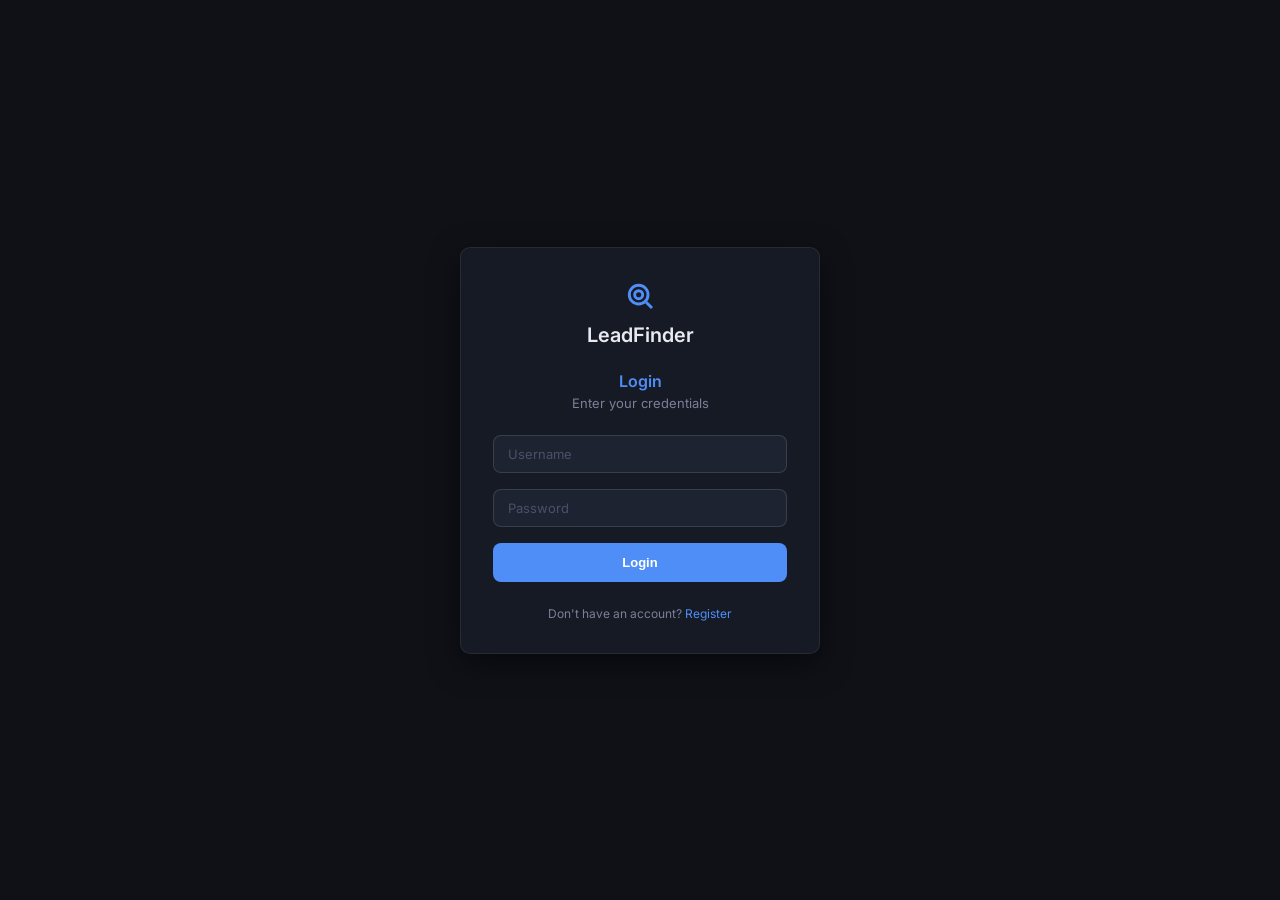
==== frontend/index.html @ 1c2b47ed "hoàn thiện crawl lead" ====
<!DOCTYPE html>
<html lang="en">
<head>
  <meta charset="UTF-8">
  <meta name="viewport" content="width=device-width, initial-scale=1.0">
  <title>LeadFinder</title>
  <link rel="preconnect" href="https://fonts.googleapis.com">
  <link href="https://fonts.googleapis.com/css2?family=Inter:wght@400;500;600&display=swap" rel="stylesheet">
  <link rel="stylesheet" href="style.css">
</head>
<body>


<div class="topbar">
  <div class="logo">
    <svg viewBox="0 0 24 24" fill="none" stroke="currentColor" stroke-width="2.2"><circle cx="11" cy="11" r="7"/><path d="m21 21-4.35-4.35"/><circle cx="11" cy="11" r="3"/></svg>
    LeadFinder
  </div>
  <div class="topbar-mid">
    <div class="search-wrap">
      <svg viewBox="0 0 24 24" fill="none" stroke="currentColor" stroke-width="2"><circle cx="11" cy="11" r="8"/><path d="m21 21-4.35-4.35"/></svg>
      <input type="text" placeholder="Search leads…" id="globalSearch" oninput="onSearch(this.value)">
    </div>
  </div>
  <div class="topbar-right">
    <div class="backend-dot" id="backendDot"></div>
    <span class="backend-label" id="backendLabel">Connecting…</span>
    <button class="btn btn-ghost" onclick="logout()" id="logoutBtn" style="display:none; padding: 4px 8px; margin-right: 8px;">Logout</button>
    <div class="avatar" id="userAvatar">LF</div>
  </div>
</div>

<div class="layout">
  <div class="sidebar">
    <div class="nav-section">Main</div>
    <div class="nav-item active" onclick="showPage('dashboard')">
      <svg viewBox="0 0 24 24" fill="none" stroke="currentColor" stroke-width="2"><rect x="3" y="3" width="7" height="7" rx="1"/><rect x="14" y="3" width="7" height="7" rx="1"/><rect x="3" y="14" width="7" height="7" rx="1"/><rect x="14" y="14" width="7" height="7" rx="1"/></svg>
      Dashboard
    </div>
    <div class="nav-item" onclick="showPage('leads')">
      <svg viewBox="0 0 24 24" fill="none" stroke="currentColor" stroke-width="2"><path d="M17 21v-2a4 4 0 0 0-4-4H5a4 4 0 0 0-4 4v2"/><circle cx="9" cy="7" r="4"/><path d="M23 21v-2a4 4 0 0 0-3-3.87"/><path d="M16 3.13a4 4 0 0 1 0 7.75"/></svg>
      All Leads
      <span class="nav-count" id="navCount">0</span>
    </div>
    <div class="nav-item" onclick="showPage('facebook')">
      <svg viewBox="0 0 24 24" fill="none" stroke="currentColor" stroke-width="2"><path d="M18 2h-3a5 5 0 0 0-5 5v3H7v4h3v8h4v-8h3l1-4h-4V7a1 1 0 0 1 1-1h3z"></path></svg>
      Facebook Posts
      <span class="nav-count" id="navCountFb" style="background:#00A4FF">0</span>
    </div>
    <div class="nav-section">Actions</div>
    <div class="nav-item" onclick="exportCSV()">
      <svg viewBox="0 0 24 24" fill="none" stroke="currentColor" stroke-width="2"><path d="M21 15v4a2 2 0 0 1-2 2H5a2 2 0 0 1-2-2v-4"/><polyline points="7 10 12 15 17 10"/><line x1="12" y1="15" x2="12" y2="3"/></svg>
      Export CSV
    </div>
    <div class="nav-item" onclick="showPage('import')">
      <svg viewBox="0 0 24 24" fill="none" stroke="currentColor" stroke-width="2"><path d="M21 15v4a2 2 0 0 1-2 2H5a2 2 0 0 1-2-2v-4"/><polyline points="17 8 12 3 7 8"/><line x1="12" y1="3" x2="12" y2="15"/></svg>
      Import JSON
    </div>
    <div class="nav-section">System</div>
    <div class="nav-item" onclick="showPage('dupes')">
      <svg viewBox="0 0 24 24" fill="none" stroke="currentColor" stroke-width="2"><rect x="8" y="8" width="13" height="13" rx="2"/><path d="M4 16v-1a2 2 0 0 1 2-2h1"/><path d="M4 12V5a2 2 0 0 1 2-2h7"/></svg>
      Duplicates
    </div>
    <div class="nav-item" onclick="showPage('settings')">
      <svg viewBox="0 0 24 24" fill="none" stroke="currentColor" stroke-width="2"><circle cx="12" cy="12" r="3"/><path d="M19.07 4.93l-1.41 1.41M4.93 4.93l1.41 1.41M12 2v2M12 20v2M20 12h2M2 12h2M19.07 19.07l-1.41-1.41M4.93 19.07l1.41-1.41"/></svg>
      Settings
    </div>
  </div>

  <div class="main">

    <!-- DASHBOARD -->
    <div class="page active" id="page-dashboard">
      <div class="stats-row" id="statsRow">
        <div class="stat-card">
          <div class="stat-label"><svg viewBox="0 0 24 24" fill="none" stroke="currentColor" stroke-width="2"><path d="M17 21v-2a4 4 0 0 0-4-4H5a4 4 0 0 0-4 4v2"/><circle cx="9" cy="7" r="4"/></svg> Total Leads</div>
          <div class="stat-value" id="statTotal">—</div>
          <div class="stat-sub">All time</div>
        </div>
        <div class="stat-card">
          <div class="stat-label"><svg viewBox="0 0 24 24" fill="none" stroke="currentColor" stroke-width="2"><polyline points="20 6 9 17 4 12"/></svg> Verified</div>
          <div class="stat-value" id="statVerified" style="color:var(--green)">—</div>
          <div class="stat-sub" id="statVerRate">—</div>
        </div>
        <div class="stat-card">
          <div class="stat-label"><svg viewBox="0 0 24 24" fill="none" stroke="currentColor" stroke-width="2"><rect x="8" y="8" width="13" height="13" rx="2"/><path d="M4 16v-1a2 2 0 0 1 2-2h1"/><path d="M4 12V5a2 2 0 0 1 2-2h7"/></svg> Duplicates</div>
          <div class="stat-value" id="statDupes" style="color:var(--amber)">—</div>
          <div class="stat-sub">Auto-detected</div>
        </div>
        <div class="stat-card">
          <div class="stat-label"><svg viewBox="0 0 24 24" fill="none" stroke="currentColor" stroke-width="2"><circle cx="11" cy="11" r="8"/><path d="m21 21-4.35-4.35"/></svg> New</div>
          <div class="stat-value" id="statNew" style="color:var(--accent)">—</div>
          <div class="stat-sub">Pending review</div>
        </div>
      </div>

      <div class="toolbar">
        <span style="font-size:13px;font-weight:500">Recent Leads</span>
        <div style="flex:1"></div>
        <button class="btn btn-danger btn-bulk-delete" onclick="bulkDelete()" style="display:none;">
          <svg viewBox="0 0 24 24" fill="none" stroke="currentColor" stroke-width="2" style="width:14px;height:14px"><polyline points="3 6 5 6 21 6"/><path d="M19 6l-1 14a2 2 0 0 1-2 2H8a2 2 0 0 1-2-2L5 6"/><path d="M10 11v6M14 11v6"/></svg>
          Xóa <span class="bulk-count">0</span> đã chọn
        </button>
        <button class="btn btn-success" onclick="exportCSV()">
          <svg viewBox="0 0 24 24" fill="none" stroke="currentColor" stroke-width="2" style="width:14px;height:14px"><path d="M21 15v4a2 2 0 0 1-2 2H5a2 2 0 0 1-2-2v-4"/><polyline points="7 10 12 15 17 10"/><line x1="12" y1="15" x2="12" y2="3"/></svg>
          Export CSV
        </button>
        <button class="btn btn-danger" onclick="clearAll()">
          <svg viewBox="0 0 24 24" fill="none" stroke="currentColor" stroke-width="2" style="width:14px;height:14px"><polyline points="3 6 5 6 21 6"/><path d="M19 6l-1 14a2 2 0 0 1-2 2H8a2 2 0 0 1-2-2L5 6"/><path d="M10 11v6M14 11v6"/></svg>
          Clear all
        </button>
      </div>

      <div class="table-wrap">
        <div class="table-scroll">
          <table>
            <thead><tr>
              <th style="width:30px"><input type="checkbox" class="select-all" onchange="toggleSelectAll(this, 'dashTable')"></th>
              <th>Name</th><th>Position</th><th>Company</th><th>Location</th><th>Email</th><th>Status</th><th>Actions</th>
            </tr></thead>
            <tbody id="dashTable"></tbody>
          </table>
        </div>
      </div>
    </div>

    <!-- ALL LEADS -->
    <div class="page" id="page-leads">
      <div class="toolbar">
        <span style="font-size:13px;font-weight:500">All Leads</span>
        <div class="toolbar-left">
          <select class="filter-select" id="filterStatus" onchange="renderLeadsPage()">
            <option value="">All statuses</option>
            <option value="new">New</option>
            <option value="verified">Verified</option>
            <option value="duplicate">Duplicate</option>
          </select>
        </div>
        <button class="btn btn-danger btn-bulk-delete" onclick="bulkDelete()" style="display:none; margin-right: 8px;">
          Xóa <span class="bulk-count">0</span> đã chọn
        </button>
        <button class="btn btn-success" onclick="exportCSV()">⬇ Export CSV</button>
      </div>
      <div class="table-wrap">
        <div class="table-scroll">
          <table>
            <thead><tr>
              <th style="width:30px"><input type="checkbox" class="select-all" onchange="toggleSelectAll(this, 'leadsTable')"></th>
              <th>Name</th><th>Position</th><th>Company</th><th>Email</th><th>LinkedIn</th><th>Status</th><th>Date</th><th>Crawled By</th><th>Actions</th>
            </tr></thead>
            <tbody id="leadsTable"></tbody>
          </table>
        </div>
      </div>
    </div>

    <!-- FACEBOOK POSTS -->
    <div class="page" id="page-facebook">
      <div class="toolbar">
        <span style="font-size:13px;font-weight:500">Facebook Posts</span>
        <div style="flex:1"></div>
        <button class="btn btn-danger btn-bulk-delete-fb" onclick="bulkDeleteFb()" style="display:none; margin-right: 8px;">
          Xóa <span class="bulk-count-fb">0</span> đã chọn
        </button>
        <button class="btn btn-danger" onclick="clearAllFb()">Clear all FB</button>
      </div>
      <div class="table-wrap">
        <div class="table-scroll">
          <table>
            <thead><tr>
              <th style="width:30px"><input type="checkbox" class="select-all" onchange="toggleSelectAllFb(this)"></th>
              <th style="width:15%">Author</th><th style="width:15%">Group</th><th style="width:30%">Content Snippet</th><th style="width:10%">Link</th><th style="width:10%">Date</th><th style="width:10%">Crawled By</th><th style="width:10%">Actions</th>
            </tr></thead>
            <tbody id="facebookTable"></tbody>
          </table>
        </div>
      </div>
    </div>

    <!-- IMPORT -->
    <div class="page" id="page-import">
      <span style="font-size:13px;font-weight:500">Import Leads</span>
      <div class="import-box">
        <p>Paste JSON array of leads, or use the Chrome extension to crawl LinkedIn directly.</p>
        <textarea id="importJson" placeholder='[{"name":"John Doe","title":"CEO","company":"Acme","email":"john@acme.com","linkedin_url":"https://linkedin.com/in/johndoe"}]'></textarea>
        <div style="margin-top:12px;display:flex;gap:8px;justify-content:center">
          <button class="btn btn-primary" onclick="importJSON()">⬆ Import JSON</button>
          <button class="btn" onclick="document.getElementById('importJson').value=''">Clear</button>
        </div>
      </div>
    </div>

    <!-- DUPLICATES -->
    <div class="page" id="page-dupes">
      <div class="toolbar">
        <span style="font-size:13px;font-weight:500">Duplicates</span>
        <div style="flex:1"></div>
        <span style="font-size:11px;color:var(--muted)">Leads with same email or LinkedIn URL</span>
      </div>
      <div class="table-wrap">
        <div class="table-scroll">
          <table>
            <thead><tr>
              <th>Name</th><th>Company</th><th>Email</th><th>LinkedIn URL</th><th>Actions</th>
            </tr></thead>
            <tbody id="dupesTable"></tbody>
          </table>
        </div>
      </div>
    </div>

    <!-- SETTINGS -->
    <div class="page" id="page-settings">
      <span style="font-size:13px;font-weight:500">Settings</span>
      <div class="settings-card">

        <div class="settings-row">
          <div><div class="settings-label">Auto-refresh</div><div class="settings-sub">Refresh data every N seconds (0 = off)</div></div>
          <input class="settings-input" id="settingRefresh" type="number" value="5" min="0" onchange="saveSettings()">
        </div>
        <div class="settings-row">
          <div><div class="settings-label">Backend status</div></div>
          <span id="settingStatus" style="font-size:12px;color:var(--muted)">Checking…</span>
        </div>
      </div>
    </div>

  </div>
</div>

<div id="toast"></div>

<script src="auth.js"></script>
<script src="script.js"></script>
</body>
</html>
---- frontend/style.css ----
*,
*::before,
*::after {
  box-sizing: border-box;
  margin: 0;
  padding: 0;
}

:root {
  --bg: #0f1117;
  --bg2: #161a24;
  --bg3: #1e2332;
  --border: rgba(255, 255, 255, 0.07);
  --border2: rgba(255, 255, 255, 0.12);
  --text: #e8eaf0;
  --muted: #7a8099;
  --muted2: #4a5068;
  --accent: #4f8ef7;
  --accent2: #2dd4bf;
  --green: #22c55e;
  --amber: #f59e0b;
  --red: #ef4444;
  --radius: 10px;
  --radius-sm: 7px;
}

body {
  background: var(--bg);
  color: var(--text);
  font-family: 'Inter', sans-serif;
  font-size: 13px;
  min-height: 100vh;
  display: flex;
  flex-direction: column;
}

/* Topbar */
.topbar {
  height: 52px;
  background: var(--bg2);
  border-bottom: 0.5px solid var(--border2);
  display: flex;
  align-items: center;
  padding: 0 24px;
  gap: 16px;
  position: sticky;
  top: 0;
  z-index: 100;
}

.logo {
  display: flex;
  align-items: center;
  gap: 8px;
  font-size: 15px;
  font-weight: 600;
  color: var(--accent);
  letter-spacing: -0.3px;
}

.logo svg {
  width: 20px;
  height: 20px;
}

.topbar-mid {
  flex: 1;
  display: flex;
  align-items: center;
  gap: 10px;
}

.search-wrap {
  background: var(--bg3);
  border: 0.5px solid var(--border2);
  border-radius: 8px;
  display: flex;
  align-items: center;
  gap: 8px;
  padding: 0 12px;
  max-width: 320px;
  width: 100%;
}

.search-wrap input {
  background: none;
  border: none;
  outline: none;
  color: var(--text);
  font-size: 13px;
  font-family: inherit;
  padding: 8px 0;
  width: 100%;
}

.search-wrap input::placeholder {
  color: var(--muted2);
}

.search-wrap svg {
  color: var(--muted);
  width: 15px;
  height: 15px;
  flex-shrink: 0;
}

.topbar-right {
  display: flex;
  align-items: center;
  gap: 10px;
}

.backend-dot {
  width: 7px;
  height: 7px;
  border-radius: 50%;
  background: var(--red);
  transition: background 0.3s;
}

.backend-dot.online {
  background: var(--green);
}

.backend-label {
  font-size: 11px;
  color: var(--muted);
}

.avatar {
  width: 30px;
  height: 30px;
  border-radius: 50%;
  background: linear-gradient(135deg, var(--accent), var(--accent2));
  display: flex;
  align-items: center;
  justify-content: center;
  font-size: 11px;
  font-weight: 600;
  color: #fff;
}

/* Layout */
.layout {
  display: flex;
  flex: 1;
}

.sidebar {
  width: 200px;
  flex-shrink: 0;
  background: var(--bg2);
  border-right: 0.5px solid var(--border);
  padding: 16px 8px;
  display: flex;
  flex-direction: column;
  gap: 1px;
  position: sticky;
  top: 52px;
  height: calc(100vh - 52px);
  overflow-y: auto;
}

.nav-section {
  font-size: 10px;
  text-transform: uppercase;
  letter-spacing: 0.8px;
  color: var(--muted2);
  padding: 12px 10px 4px;
}

.nav-item {
  display: flex;
  align-items: center;
  gap: 9px;
  padding: 8px 10px;
  border-radius: 7px;
  color: var(--muted);
  cursor: pointer;
  transition: all 0.15s;
  font-size: 12.5px;
}

.nav-item:hover {
  background: var(--bg3);
  color: var(--text);
}

.nav-item.active {
  background: rgba(79, 142, 247, 0.12);
  color: var(--accent);
}

.nav-item svg {
  width: 15px;
  height: 15px;
}

.nav-count {
  margin-left: auto;
  background: var(--bg3);
  border-radius: 20px;
  padding: 1px 7px;
  font-size: 10px;
  color: var(--muted);
}

/* Main */
.main {
  flex: 1;
  padding: 20px 24px;
  display: flex;
  flex-direction: column;
  gap: 16px;
  overflow: hidden;
}

.page {
  display: none;
  flex-direction: column;
  gap: 16px;
}

.page.active {
  display: flex;
}

/* Stats */
.stats-row {
  display: grid;
  grid-template-columns: repeat(4, 1fr);
  gap: 10px;
}

.stat-card {
  background: var(--bg2);
  border: 0.5px solid var(--border);
  border-radius: var(--radius);
  padding: 14px 16px;
  cursor: default;
  transition: border-color 0.15s;
}

.stat-card:hover {
  border-color: var(--border2);
}

.stat-label {
  font-size: 11px;
  color: var(--muted);
  margin-bottom: 8px;
  display: flex;
  align-items: center;
  gap: 6px;
}

.stat-label svg {
  width: 13px;
  height: 13px;
}

.stat-value {
  font-size: 26px;
  font-weight: 600;
  letter-spacing: -1px;
  line-height: 1;
}

.stat-sub {
  font-size: 11px;
  color: var(--muted);
  margin-top: 5px;
}

/* Toolbar */
.toolbar {
  display: flex;
  align-items: center;
  gap: 8px;
}

.toolbar-left {
  flex: 1;
  display: flex;
  gap: 8px;
}

.filter-select {
  background: var(--bg3);
  border: 0.5px solid var(--border2);
  border-radius: var(--radius-sm);
  padding: 7px 10px;
  color: var(--text);
  font-size: 12px;
  font-family: inherit;
  outline: none;
  cursor: pointer;
}

.btn {
  display: inline-flex;
  align-items: center;
  gap: 6px;
  padding: 7px 14px;
  border-radius: var(--radius-sm);
  border: 0.5px solid var(--border2);
  background: var(--bg3);
  color: var(--text);
  font-size: 12px;
  font-weight: 500;
  cursor: pointer;
  font-family: inherit;
  transition: all 0.15s;
  white-space: nowrap;
}

.btn:hover {
  background: rgba(255, 255, 255, 0.05);
}

.btn:disabled {
  opacity: 0.4;
  cursor: not-allowed;
}

.btn svg {
  width: 14px;
  height: 14px;
}

.btn-primary {
  background: var(--accent);
  border-color: var(--accent);
  color: #fff;
}

.btn-primary:hover {
  background: #3d7ee8;
}

.btn-danger {
  background: rgba(239, 68, 68, 0.1);
  border-color: rgba(239, 68, 68, 0.2);
  color: var(--red);
}

.btn-success {
  background: rgba(34, 197, 94, 0.1);
  border-color: rgba(34, 197, 94, 0.2);
  color: var(--green);
}

/* Table */
.table-wrap {
  background: var(--bg2);
  border: 0.5px solid var(--border);
  border-radius: var(--radius);
  overflow: hidden;
  flex: 1;
}

.table-scroll {
  overflow-x: auto;
  overflow-y: auto;
  max-height: calc(100vh - 320px);
}

table {
  width: 100%;
  border-collapse: collapse;
}

thead {
  background: var(--bg3);
  position: sticky;
  top: 0;
  z-index: 10;
}

th {
  font-size: 10.5px;
  font-weight: 500;
  color: var(--muted);
  text-transform: uppercase;
  letter-spacing: 0.5px;
  padding: 10px 14px;
  text-align: left;
  border-bottom: 0.5px solid var(--border);
  white-space: nowrap;
}

td {
  padding: 10px 14px;
  border-bottom: 0.5px solid var(--border);
  color: var(--text);
  vertical-align: middle;
}

tr:last-child td {
  border-bottom: none;
}

tbody tr:hover td {
  background: rgba(255, 255, 255, 0.02);
}

.lead-name {
  font-weight: 500;
  font-size: 13px;
}

.lead-sub {
  font-size: 11px;
  color: var(--muted);
  margin-top: 1px;
}

.pill {
  display: inline-flex;
  align-items: center;
  gap: 4px;
  padding: 3px 9px;
  border-radius: 20px;
  font-size: 11px;
  font-weight: 500;
}

.pill-new {
  background: rgba(79, 142, 247, 0.12);
  color: var(--accent);
}

.pill-verified {
  background: rgba(34, 197, 94, 0.1);
  color: var(--green);
}

.pill-duplicate {
  background: rgba(245, 158, 11, 0.1);
  color: var(--amber);
}

.dot {
  width: 5px;
  height: 5px;
  border-radius: 50%;
  background: currentColor;
  display: inline-block;
}

.actions {
  display: flex;
  gap: 5px;
}

.icon-btn {
  background: none;
  border: 0.5px solid var(--border);
  border-radius: 5px;
  padding: 4px 6px;
  cursor: pointer;
  color: var(--muted);
  transition: all 0.15s;
  display: flex;
}

.icon-btn:hover {
  background: var(--bg3);
  color: var(--text);
}

.icon-btn svg {
  width: 13px;
  height: 13px;
}

.icon-btn.del:hover {
  color: var(--red);
  border-color: rgba(239, 68, 68, 0.3);
}

.icon-btn.verify:hover {
  color: var(--green);
  border-color: rgba(34, 197, 94, 0.3);
}

.empty {
  text-align: center;
  padding: 48px;
  color: var(--muted);
}

.empty p {
  margin-top: 8px;
  font-size: 12px;
}

/* Tag */
.tag {
  background: var(--bg3);
  border: 0.5px solid var(--border);
  border-radius: 5px;
  padding: 2px 7px;
  font-size: 11px;
  color: var(--muted);
}

/* Toast */
#toast {
  position: fixed;
  bottom: 24px;
  right: 24px;
  background: var(--bg2);
  border: 0.5px solid var(--border2);
  border-radius: 9px;
  padding: 12px 18px;
  font-size: 13px;
  z-index: 9999;
  opacity: 0;
  transform: translateY(8px);
  transition: all 0.2s;
  pointer-events: none;
  max-width: 280px;
}

#toast.show {
  opacity: 1;
  transform: translateY(0);
}

#toast.success {
  border-color: rgba(34, 197, 94, 0.3);
  color: var(--green);
}

#toast.error {
  border-color: rgba(239, 68, 68, 0.3);
  color: var(--red);
}

/* Import area */
.import-box {
  background: var(--bg2);
  border: 0.5px dashed var(--border2);
  border-radius: var(--radius);
  padding: 32px;
  text-align: center;
  color: var(--muted);
}

.import-box textarea {
  width: 100%;
  margin-top: 16px;
  background: var(--bg3);
  border: 0.5px solid var(--border2);
  border-radius: 8px;
  color: var(--text);
  font-family: 'Inter', monospace;
  font-size: 12px;
  padding: 12px;
  outline: none;
  resize: vertical;
  min-height: 140px;
}

.import-box textarea::placeholder {
  color: var(--muted2);
}

/* Settings */
.settings-card {
  background: var(--bg2);
  border: 0.5px solid var(--border);
  border-radius: var(--radius);
  padding: 20px;
}

.settings-row {
  display: flex;
  align-items: center;
  justify-content: space-between;
  padding: 10px 0;
  border-bottom: 0.5px solid var(--border);
}

.settings-row:last-child {
  border-bottom: none;
}

.settings-label {
  font-size: 13px;
}

.settings-sub {
  font-size: 11px;
  color: var(--muted);
  margin-top: 2px;
}

.settings-input {
  background: var(--bg3);
  border: 0.5px solid var(--border2);
  border-radius: 7px;
  padding: 6px 10px;
  color: var(--text);
  font-size: 12px;
  font-family: inherit;
  outline: none;
  width: 200px;
}

/* Auth Overlay */
.auth-overlay {
  position: fixed;
  top: 0; left: 0; right: 0; bottom: 0;
  background: var(--bg);
  z-index: 9999;
  display: flex;
  align-items: center;
  justify-content: center;
}

.auth-card {
  background: var(--bg2);
  border: 0.5px solid var(--border);
  border-radius: var(--radius);
  padding: 32px;
  width: 100%;
  max-width: 360px;
  display: flex;
  flex-direction: column;
  gap: 16px;
}

.auth-header {
  text-align: center;
  margin-bottom: 8px;
}

.auth-header h2 {
  font-size: 20px;
  font-weight: 600;
  color: var(--accent);
  margin-bottom: 4px;
}

.auth-header p {
  font-size: 13px;
  color: var(--muted);
}

.auth-input {
  background: var(--bg3);
  border: 0.5px solid var(--border2);
  border-radius: 8px;
  padding: 10px 14px;
  color: var(--text);
  font-size: 13px;
  font-family: inherit;
  outline: none;
  width: 100%;
}

.auth-input::placeholder {
  color: var(--muted2);
}

.auth-btn {
  background: var(--accent);
  color: #fff;
  border: none;
  border-radius: 8px;
  padding: 12px;
  font-size: 13px;
  font-weight: 600;
  cursor: pointer;
  transition: opacity 0.15s;
}

.auth-btn:hover {
  opacity: 0.85;
}

.auth-toggle {
  text-align: center;
  font-size: 12px;
  color: var(--muted);
  margin-top: 8px;
  cursor: pointer;
}

.auth-toggle span {
  color: var(--accent);
}
.auth-toggle span:hover {
  text-decoration: underline;
}

.hidden {
  display: none !important;
}
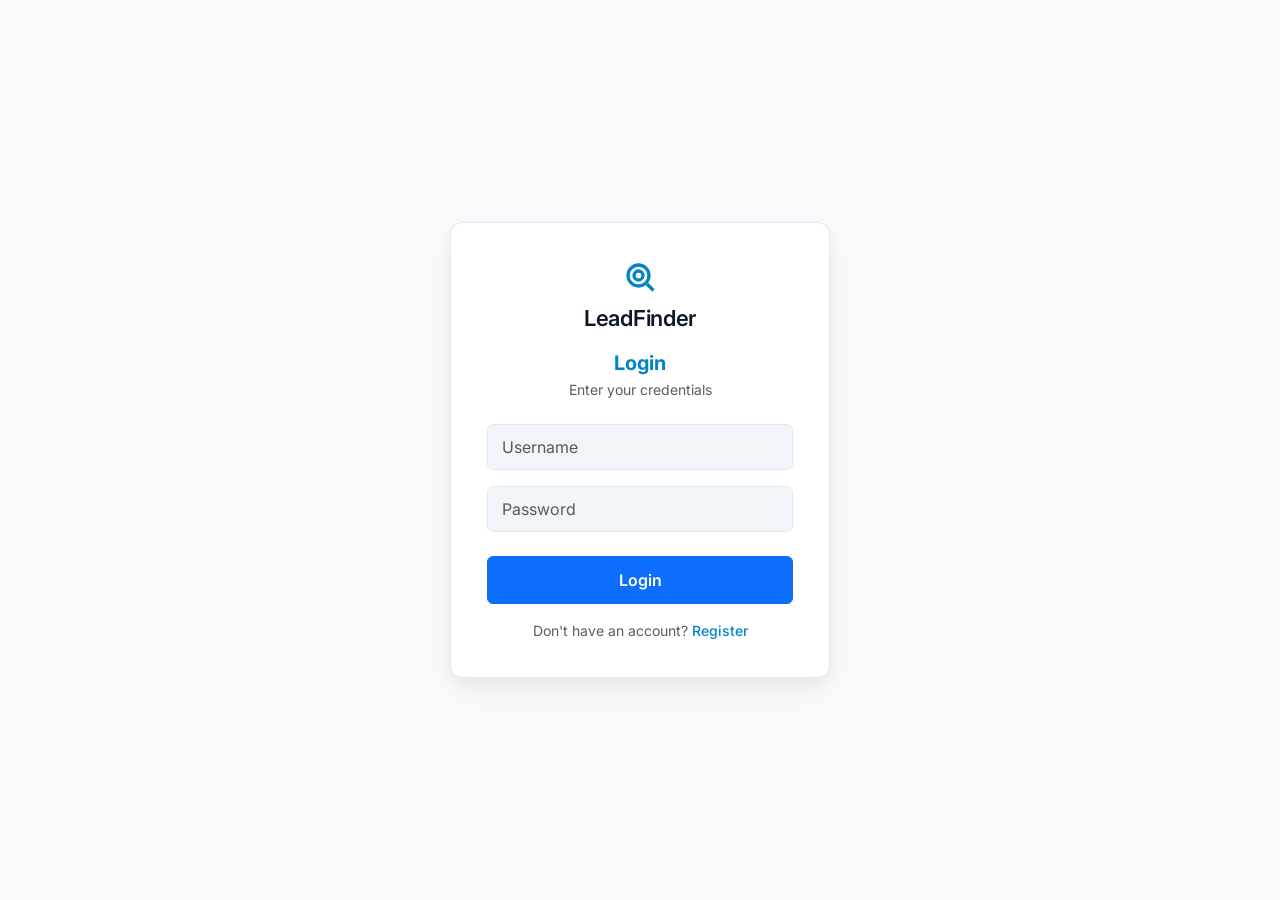
==== commit 84ae7980: "Update CRM dashboard" ====
--- a/frontend/index.html
+++ b/frontend/index.html
@@ -1,235 +1,373 @@
 <!DOCTYPE html>
-<html lang="en">
+<html lang="en" data-bs-theme="light">
 <head>
   <meta charset="UTF-8">
   <meta name="viewport" content="width=device-width, initial-scale=1.0">
-  <title>LeadFinder</title>
+  <title>LeadFinder Dashboard</title>
   <link rel="preconnect" href="https://fonts.googleapis.com">
   <link href="https://fonts.googleapis.com/css2?family=Inter:wght@400;500;600&display=swap" rel="stylesheet">
+  <link href="https://cdn.jsdelivr.net/npm/bootstrap@5.3.3/dist/css/bootstrap.min.css" rel="stylesheet" integrity="sha384-QWTKZyjpPEjISv5WaRU9OFeRpok6YctnYmDr5pNlyT2bRjXh0JMhjY6hW+ALEwIH" crossorigin="anonymous">
   <link rel="stylesheet" href="style.css">
 </head>
 <body>
 
-
-<div class="topbar">
-  <div class="logo">
-    <svg viewBox="0 0 24 24" fill="none" stroke="currentColor" stroke-width="2.2"><circle cx="11" cy="11" r="7"/><path d="m21 21-4.35-4.35"/><circle cx="11" cy="11" r="3"/></svg>
-    LeadFinder
-  </div>
-  <div class="topbar-mid">
-    <div class="search-wrap">
-      <svg viewBox="0 0 24 24" fill="none" stroke="currentColor" stroke-width="2"><circle cx="11" cy="11" r="8"/><path d="m21 21-4.35-4.35"/></svg>
-      <input type="text" placeholder="Search leads…" id="globalSearch" oninput="onSearch(this.value)">
+<nav class="navbar navbar-expand-lg border-bottom sticky-top py-2" style="background-color: var(--bg2); border-color: var(--border2) !important; z-index: 1050;">
+  <div class="container-fluid d-flex align-items-center justify-content-between p-0 px-3">
+    <a class="navbar-brand logo d-flex align-items-center gap-2 fw-bold" href="#" style="color: var(--accent);">
+      <svg viewBox="0 0 24 24" fill="none" stroke="currentColor" stroke-width="2.2" style="width:20px;height:20px;"><circle cx="11" cy="11" r="7"/><path d="m21 21-4.35-4.35"/><circle cx="11" cy="11" r="3"/></svg>
+      LeadFinder
+    </a>
+
+    <div class="d-none d-md-flex align-items-center flex-grow-1 mx-4" style="max-width: 480px;">
+      <div class="search-wrap w-100" id="searchWrap">
+        <svg viewBox="0 0 24 24" fill="none" stroke="currentColor" stroke-width="2" style="width:15px;height:15px;color:var(--muted);"><circle cx="11" cy="11" r="8"/><path d="m21 21-4.35-4.35"/></svg>
+        <input type="text" placeholder="Boolean search: AND, OR, NOT, &quot;exact&quot;, ( )" id="globalSearch" oninput="onSearch(this.value)" onfocus="showSearchHelp(true)" onblur="setTimeout(()=>showSearchHelp(false),200)">
+        <div class="search-help-panel" id="searchHelpPanel">
+          <div class="search-help-title">Boolean Search Syntax</div>
+          <div class="search-help-grid">
+            <div class="search-help-item">
+              <code>marketing manager</code>
+              <span>Implicit AND — cả hai từ phải khớp</span>
+            </div>
+            <div class="search-help-item">
+              <code>CEO OR CTO</code>
+              <span>Một trong hai từ khớp</span>
+            </div>
+            <div class="search-help-item">
+              <code>marketing NOT intern</code>
+              <span>Có "marketing" nhưng không có "intern"</span>
+            </div>
+            <div class="search-help-item">
+              <code>"product manager"</code>
+              <span>Tìm chính xác cụm từ</span>
+            </div>
+            <div class="search-help-item">
+              <code>(CEO OR CTO) AND google</code>
+              <span>Kết hợp với dấu ngoặc</span>
+            </div>
+            <div class="search-help-item">
+              <code>dev AND NOT junior</code>
+              <span>Kết hợp AND với NOT</span>
+            </div>
+          </div>
+        </div>
+      </div>
+    </div>
+
+    <div class="topbar-right d-flex align-items-center gap-3">
+      <div class="d-flex align-items-center gap-2">
+        <div class="backend-dot" id="backendDot"></div>
+        <span class="backend-label text-muted small" id="backendLabel">Connecting…</span>
+      </div>
+      <button class="btn btn-outline-danger btn-sm" onclick="logout()" id="logoutBtn" style="display:none;">Logout</button>
+      <div class="avatar" id="userAvatar">LF</div>
     </div>
   </div>
-  <div class="topbar-right">
-    <div class="backend-dot" id="backendDot"></div>
-    <span class="backend-label" id="backendLabel">Connecting…</span>
-    <button class="btn btn-ghost" onclick="logout()" id="logoutBtn" style="display:none; padding: 4px 8px; margin-right: 8px;">Logout</button>
-    <div class="avatar" id="userAvatar">LF</div>
+</nav>
+
+<div class="container-fluid p-0">
+  <div class="d-flex" style="min-height: calc(100vh - 53px);">
+    
+    <!-- SIDEBAR -->
+    <div class="sidebar flex-shrink-0 p-3" style="width: 220px; background-color: var(--bg2); border-right: 1px solid var(--border) !important;">
+      <div class="nav-section text-uppercase text-muted fw-semibold small px-2 mb-2" style="font-size: 10px; letter-spacing: 0.8px;">Main</div>
+      <div class="list-group list-group-flush mb-4">
+        <a href="#" class="nav-item active d-flex align-items-center gap-2 px-3 py-2 rounded text-decoration-none" onclick="showPage('dashboard')">
+          <svg viewBox="0 0 24 24" fill="none" stroke="currentColor" stroke-width="2" style="width:15px;height:15px;"><rect x="3" y="3" width="7" height="7" rx="1"/><rect x="14" y="3" width="7" height="7" rx="1"/><rect x="3" y="14" width="7" height="7" rx="1"/><rect x="14" y="14" width="7" height="7" rx="1"/></svg>
+          Dashboard
+        </a>
+        <a href="#" class="nav-item d-flex align-items-center gap-2 px-3 py-2 rounded text-decoration-none" onclick="showPage('leads')">
+          <svg viewBox="0 0 24 24" fill="none" stroke="currentColor" stroke-width="2" style="width:15px;height:15px;"><path d="M17 21v-2a4 4 0 0 0-4-4H5a4 4 0 0 0-4 4v2"/><circle cx="9" cy="7" r="4"/><path d="M23 21v-2a4 4 0 0 0-3-3.87"/><path d="M16 3.13a4 4 0 0 1 0 7.75"/></svg>
+          All Leads
+          <span class="badge rounded-pill bg-secondary ms-auto" id="navCount">0</span>
+        </a>
+        <a href="#" class="nav-item d-flex align-items-center gap-2 px-3 py-2 rounded text-decoration-none" onclick="showPage('facebook')">
+          <svg viewBox="0 0 24 24" fill="none" stroke="currentColor" stroke-width="2" style="width:15px;height:15px;"><path d="M18 2h-3a5 5 0 0 0-5 5v3H7v4h3v8h4v-8h3l1-4h-4V7a1 1 0 0 1 1-1h3z"></path></svg>
+          Facebook Posts
+          <span class="badge rounded-pill ms-auto" id="navCountFb" style="background:#00A4FF">0</span>
+        </a>
+        <a href="#" class="nav-item d-flex align-items-center gap-2 px-3 py-2 rounded text-decoration-none" onclick="showPage('lkposts')">
+          <svg viewBox="0 0 24 24" fill="none" stroke="currentColor" stroke-width="2" style="width:15px;height:15px;"><path d="M16 8a6 6 0 0 1 6 6v7h-4v-7a2 2 0 0 0-2-2 2 2 0 0 0-2 2v7h-4v-7a6 6 0 0 1 6-6z"/><rect x="2" y="9" width="4" height="12"/><circle cx="4" cy="4" r="2"/></svg>
+          LinkedIn Posts
+          <span class="badge rounded-pill ms-auto" id="navCountLk" style="background:#0A66C2">0</span>
+        </a>
+      </div>
+
+      <div class="nav-section text-uppercase text-muted fw-semibold small px-2 mb-2" style="font-size: 10px; letter-spacing: 0.8px;">Actions</div>
+      <div class="list-group list-group-flush mb-4">
+        <a href="#" class="nav-item d-flex align-items-center gap-2 px-3 py-2 rounded text-decoration-none" onclick="exportCSV()">
+          <svg viewBox="0 0 24 24" fill="none" stroke="currentColor" stroke-width="2" style="width:15px;height:15px;"><path d="M21 15v4a2 2 0 0 1-2 2H5a2 2 0 0 1-2-2v-4"/><polyline points="7 10 12 15 17 10"/><line x1="12" y1="15" x2="12" y2="3"/></svg>
+          Export CSV
+        </a>
+        <a href="#" class="nav-item d-flex align-items-center gap-2 px-3 py-2 rounded text-decoration-none" onclick="showPage('import')">
+          <svg viewBox="0 0 24 24" fill="none" stroke="currentColor" stroke-width="2" style="width:15px;height:15px;"><path d="M21 15v4a2 2 0 0 1-2 2H5a2 2 0 0 1-2-2v-4"/><polyline points="17 8 12 3 7 8"/><line x1="12" y1="3" x2="12" y2="15"/></svg>
+          Import JSON
+        </a>
+      </div>
+
+      <div class="nav-section text-uppercase text-muted fw-semibold small px-2 mb-2" style="font-size: 10px; letter-spacing: 0.8px;">System</div>
+      <div class="list-group list-group-flush mb-4">
+        <a href="#" class="nav-item d-flex align-items-center gap-2 px-3 py-2 rounded text-decoration-none" onclick="showPage('dupes')">
+          <svg viewBox="0 0 24 24" fill="none" stroke="currentColor" stroke-width="2" style="width:15px;height:15px;"><rect x="8" y="8" width="13" height="13" rx="2"/><path d="M4 16v-1a2 2 0 0 1 2-2h1"/><path d="M4 12V5a2 2 0 0 1 2-2h7"/></svg>
+          Duplicates
+        </a>
+        <a href="#" class="nav-item d-flex align-items-center gap-2 px-3 py-2 rounded text-decoration-none" onclick="showPage('settings')">
+          <svg viewBox="0 0 24 24" fill="none" stroke="currentColor" stroke-width="2" style="width:15px;height:15px;"><circle cx="12" cy="12" r="3"/><path d="M19.07 4.93l-1.41 1.41M4.93 4.93l1.41 1.41M12 2v2M12 20v2M20 12h2M2 12h2M19.07 19.07l-1.41-1.41M4.93 19.07l1.41-1.41"/></svg>
+          Settings
+        </a>
+      </div>
+    </div>
+
+    <!-- MAIN CONTENT -->
+    <main class="flex-grow-1 p-4" style="background-color: var(--bg); overflow-x: hidden;">
+
+      <!-- DASHBOARD PAGE -->
+      <div class="page active" id="page-dashboard">
+        <div class="row g-3 mb-4" id="statsRow">
+          <div class="col-6 col-md-4 col-xl-2">
+            <div class="card stat-card border h-100">
+              <div class="card-body p-3 d-flex flex-column justify-content-between">
+                <div class="stat-label text-muted small mb-2"><svg viewBox="0 0 24 24" fill="none" stroke="currentColor" stroke-width="2" style="width:13px;height:13px;"><path d="M17 21v-2a4 4 0 0 0-4-4H5a4 4 0 0 0-4 4v2"/><circle cx="9" cy="7" r="4"/></svg> Total Leads</div>
+                <h3 class="card-title h3 fw-bold mb-1" id="statTotal">—</h3>
+                <span class="stat-sub text-muted small" style="font-size:10px;">All time</span>
+              </div>
+            </div>
+          </div>
+          <div class="col-6 col-md-4 col-xl-2">
+            <div class="card stat-card border h-100">
+              <div class="card-body p-3 d-flex flex-column justify-content-between">
+                <div class="stat-label text-muted small mb-2"><svg viewBox="0 0 24 24" fill="none" stroke="currentColor" stroke-width="2" style="width:13px;height:13px;"><polyline points="20 6 9 17 4 12"/></svg> Verified</div>
+                <h3 class="card-title h3 fw-bold mb-1" id="statVerified" style="color:var(--green)">—</h3>
+                <span class="stat-sub text-muted small" id="statVerRate" style="font-size:10px;">—</span>
+              </div>
+            </div>
+          </div>
+          <div class="col-6 col-md-4 col-xl-2">
+            <div class="card stat-card border h-100">
+              <div class="card-body p-3 d-flex flex-column justify-content-between">
+                <div class="stat-label text-muted small mb-2"><svg viewBox="0 0 24 24" fill="none" stroke="currentColor" stroke-width="2" style="width:13px;height:13px;"><rect x="8" y="8" width="13" height="13" rx="2"/><path d="M4 16v-1a2 2 0 0 1 2-2h1"/><path d="M4 12V5a2 2 0 0 1 2-2h7"/></svg> Duplicates</div>
+                <h3 class="card-title h3 fw-bold mb-1" id="statDupes" style="color:var(--amber)">—</h3>
+                <span class="stat-sub text-muted small" style="font-size:10px;">Auto-detected</span>
+              </div>
+            </div>
+          </div>
+          <div class="col-6 col-md-4 col-xl-2">
+            <div class="card stat-card border h-100">
+              <div class="card-body p-3 d-flex flex-column justify-content-between">
+                <div class="stat-label text-muted small mb-2"><svg viewBox="0 0 24 24" fill="none" stroke="currentColor" stroke-width="2" style="width:13px;height:13px;"><circle cx="11" cy="11" r="8"/><path d="m21 21-4.35-4.35"/></svg> New</div>
+                <h3 class="card-title h3 fw-bold mb-1" id="statNew" style="color:var(--accent)">—</h3>
+                <span class="stat-sub text-muted small" style="font-size:10px;">Pending review</span>
+              </div>
+            </div>
+          </div>
+          <div class="col-6 col-md-4 col-xl-2">
+            <div class="card stat-card border h-100">
+              <div class="card-body p-3 d-flex flex-column justify-content-between">
+                <div class="stat-label text-muted small mb-2"><svg viewBox="0 0 24 24" fill="none" stroke="currentColor" stroke-width="2" style="width:13px;height:13px;"><path d="M18 2h-3a5 5 0 0 0-5 5v3H7v4h3v8h4v-8h3l1-4h-4V7a1 1 0 0 1 1-1h3z"></path></svg> FB Posts</div>
+                <h3 class="card-title h3 fw-bold mb-1" id="statFbPosts" style="color:#00A4FF">—</h3>
+                <span class="stat-sub text-muted small" style="font-size:10px;">Facebook</span>
+              </div>
+            </div>
+          </div>
+          <div class="col-6 col-md-4 col-xl-2">
+            <div class="card stat-card border h-100">
+              <div class="card-body p-3 d-flex flex-column justify-content-between">
+                <div class="stat-label text-muted small mb-2"><svg viewBox="0 0 24 24" fill="none" stroke="currentColor" stroke-width="2" style="width:13px;height:13px;"><path d="M16 8a6 6 0 0 1 6 6v7h-4v-7a2 2 0 0 0-2-2 2 2 0 0 0-2 2v7h-4v-7a6 6 0 0 1 6-6z"/><rect x="2" y="9" width="4" height="12"/><circle cx="4" cy="4" r="2"/></svg> LK Posts</div>
+                <h3 class="card-title h3 fw-bold mb-1" id="statLkPosts" style="color:#0A66C2">—</h3>
+                <span class="stat-sub text-muted small" style="font-size:10px;">LinkedIn</span>
+              </div>
+            </div>
+          </div>
+        </div>
+
+        <div class="d-flex align-items-center justify-content-between gap-3 mb-3">
+          <h5 class="m-0 fw-semibold text-dark fs-6">Recent Leads</h5>
+          <div class="d-flex align-items-center gap-2">
+            <button class="btn btn-danger d-flex align-items-center gap-1 btn-bulk-delete btn-sm" onclick="bulkDelete()" style="display:none;">
+              <svg viewBox="0 0 24 24" fill="none" stroke="currentColor" stroke-width="2" style="width:13px;height:13px;"><polyline points="3 6 5 6 21 6"/><path d="M19 6l-1 14a2 2 0 0 1-2 2H8a2 2 0 0 1-2-2L5 6"/><path d="M10 11v6M14 11v6"/></svg>
+              Xóa <span class="bulk-count">0</span> đã chọn
+            </button>
+            <button class="btn btn-success d-flex align-items-center gap-1 btn-sm" onclick="exportCSV()">
+              <svg viewBox="0 0 24 24" fill="none" stroke="currentColor" stroke-width="2" style="width:13px;height:13px;"><path d="M21 15v4a2 2 0 0 1-2 2H5a2 2 0 0 1-2-2v-4"/><polyline points="7 10 12 15 17 10"/><line x1="12" y1="15" x2="12" y2="3"/></svg>
+              Export CSV
+            </button>
+            <button class="btn btn-outline-danger d-flex align-items-center gap-1 btn-sm" onclick="clearAll()">
+              <svg viewBox="0 0 24 24" fill="none" stroke="currentColor" stroke-width="2" style="width:13px;height:13px;"><polyline points="3 6 5 6 21 6"/><path d="M19 6l-1 14a2 2 0 0 1-2 2H8a2 2 0 0 1-2-2L5 6"/><path d="M10 11v6M14 11v6"/></svg>
+              Clear all
+            </button>
+          </div>
+        </div>
+
+        <div class="card border-0 shadow-sm overflow-hidden mb-4" style="background-color: var(--bg2) !important; border: 1px solid var(--border) !important;">
+          <div class="table-responsive" style="max-height: calc(100vh - 320px);">
+            <table class="table table-hover align-middle mb-0" style="--bs-table-bg: transparent;">
+              <thead>
+                <tr>
+                  <th style="width:40px"><input type="checkbox" class="form-check-input select-all" onchange="toggleSelectAll(this, 'dashTable')"></th>
+                  <th>Name</th><th>Position</th><th>Company</th><th>Location</th><th>Email</th><th>Phone</th><th>Status</th><th>Actions</th>
+                </tr>
+              </thead>
+              <tbody id="dashTable"></tbody>
+            </table>
+          </div>
+        </div>
+      </div>
+
+      <!-- ALL LEADS PAGE -->
+      <div class="page" id="page-leads">
+        <div class="d-flex align-items-center justify-content-between gap-3 mb-3">
+          <div class="d-flex align-items-center gap-3">
+            <h5 class="m-0 fw-semibold text-dark fs-6">All Leads</h5>
+            <select class="form-select form-select-sm" id="filterStatus" onchange="renderLeadsPage()" style="width:160px; background-color: var(--bg3) !important; color: var(--text) !important; border-color: var(--border) !important;">
+              <option value="">All statuses</option>
+              <option value="new">New</option>
+              <option value="verified">Verified</option>
+              <option value="duplicate">Duplicate</option>
+            </select>
+          </div>
+          <div class="d-flex align-items-center gap-2">
+            <button class="btn btn-danger d-flex align-items-center gap-1 btn-bulk-delete btn-sm" onclick="bulkDelete()" style="display:none;">
+              Xóa <span class="bulk-count">0</span> đã chọn
+            </button>
+            <button class="btn btn-success btn-sm" onclick="exportCSV()">⬇ Export CSV</button>
+          </div>
+        </div>
+
+        <div class="card border-0 shadow-sm overflow-hidden mb-4" style="background-color: var(--bg2) !important; border: 1px solid var(--border) !important;">
+          <div class="table-responsive" style="max-height: calc(100vh - 220px);">
+            <table class="table table-hover align-middle mb-0" style="--bs-table-bg: transparent;">
+              <thead>
+                <tr>
+                  <th style="width:40px"><input type="checkbox" class="form-check-input select-all" onchange="toggleSelectAll(this, 'leadsTable')"></th>
+                  <th>Name</th><th>Position</th><th>Company</th><th>Email</th><th>Phone</th><th>LinkedIn</th><th>Status</th><th>Date</th><th>Crawled By</th><th>Actions</th>
+                </tr>
+              </thead>
+              <tbody id="leadsTable"></tbody>
+            </table>
+          </div>
+        </div>
+      </div>
+
+      <!-- FACEBOOK POSTS PAGE -->
+      <div class="page" id="page-facebook">
+        <div class="d-flex align-items-center justify-content-between gap-3 mb-3">
+          <h5 class="m-0 fw-semibold text-dark fs-6">Facebook Posts</h5>
+          <div class="d-flex align-items-center gap-2">
+            <button class="btn btn-danger d-flex align-items-center gap-1 btn-bulk-delete-fb btn-sm" onclick="bulkDeleteFb()" style="display:none;">
+              Xóa <span class="bulk-count-fb">0</span> đã chọn
+            </button>
+            <button class="btn btn-outline-danger btn-sm" onclick="clearAllFb()">Clear all FB</button>
+          </div>
+        </div>
+
+        <div class="card border-0 shadow-sm overflow-hidden mb-4" style="background-color: var(--bg2) !important; border: 1px solid var(--border) !important;">
+          <div class="table-responsive" style="max-height: calc(100vh - 220px);">
+            <table class="table table-hover align-middle mb-0" style="--bs-table-bg: transparent;">
+              <thead>
+                <tr>
+                  <th style="width:40px"><input type="checkbox" class="form-check-input select-all" onchange="toggleSelectAllFb(this)"></th>
+                  <th style="width:15%">Author</th><th style="width:15%">Group</th><th style="width:30%">Content Snippet</th><th style="width:10%">Link</th><th style="width:10%">Date</th><th style="width:10%">Crawled By</th><th style="width:10%">Actions</th>
+                </tr>
+              </thead>
+              <tbody id="facebookTable"></tbody>
+            </table>
+          </div>
+        </div>
+      </div>
+
+      <!-- LINKEDIN POSTS PAGE -->
+      <div class="page" id="page-lkposts">
+        <div class="d-flex align-items-center justify-content-between gap-3 mb-3">
+          <h5 class="m-0 fw-semibold text-dark fs-6">LinkedIn Posts</h5>
+          <div class="d-flex align-items-center gap-2">
+            <button class="btn btn-danger d-flex align-items-center gap-1 btn-bulk-delete-lk btn-sm" onclick="bulkDeleteLkPosts()" style="display:none;">
+              Xóa <span class="bulk-count-lk">0</span> đã chọn
+            </button>
+            <button class="btn btn-outline-danger btn-sm" onclick="clearAllLkPosts()">Clear all LK</button>
+          </div>
+        </div>
+
+        <div class="card border-0 shadow-sm overflow-hidden mb-4" style="background-color: var(--bg2) !important; border: 1px solid var(--border) !important;">
+          <div class="table-responsive" style="max-height: calc(100vh - 220px);">
+            <table class="table table-hover align-middle mb-0" style="--bs-table-bg: transparent;">
+              <thead>
+                <tr>
+                  <th style="width:40px"><input type="checkbox" class="form-check-input select-all" onchange="toggleSelectAllLk(this)"></th>
+                  <th style="width:14%">Author</th><th style="width:14%">Headline</th><th style="width:28%">Content</th><th style="width:7%">Type</th><th style="width:7%">Reactions</th><th style="width:7%">Link</th><th style="width:8%">Date</th><th style="width:8%">Crawled By</th><th style="width:7%">Actions</th>
+                </tr>
+              </thead>
+              <tbody id="lkPostsTable"></tbody>
+            </table>
+          </div>
+        </div>
+      </div>
+
+      <!-- IMPORT PAGE -->
+      <div class="page" id="page-import">
+        <h5 class="mb-3 fw-semibold text-dark fs-6">Import Leads</h5>
+        <div class="card border p-4 text-center" style="background-color: var(--bg2) !important; border: 1px dashed var(--border2) !important; border-radius: var(--radius);">
+          <p class="text-muted">Paste JSON array of leads, or use the Chrome extension to crawl LinkedIn directly.</p>
+          <textarea class="form-control font-monospace mt-3 p-3" id="importJson" rows="6" placeholder='[{"name":"John Doe","title":"CEO","company":"Acme","email":"john@acme.com","linkedin_url":"https://linkedin.com/in/johndoe"}]' style="background-color: var(--bg3); color: var(--text); border-color: var(--border); font-size:12px;"></textarea>
+          <div class="mt-4 d-flex justify-content-center gap-2">
+            <button class="btn btn-primary btn-sm px-4" onclick="importJSON()">⬆ Import JSON</button>
+            <button class="btn btn-outline-secondary btn-sm px-4" onclick="document.getElementById('importJson').value=''">Clear</button>
+          </div>
+        </div>
+      </div>
+
+      <!-- DUPLICATES PAGE -->
+      <div class="page" id="page-dupes">
+        <div class="d-flex align-items-center justify-content-between gap-3 mb-3">
+          <h5 class="m-0 fw-semibold text-dark fs-6">Duplicates</h5>
+          <span class="text-muted small">Leads with same email or LinkedIn URL</span>
+        </div>
+
+        <div class="card border-0 shadow-sm overflow-hidden mb-4" style="background-color: var(--bg2) !important; border: 1px solid var(--border) !important;">
+          <div class="table-responsive" style="max-height: calc(100vh - 220px);">
+            <table class="table table-hover align-middle mb-0" style="--bs-table-bg: transparent;">
+              <thead>
+                <tr>
+                  <th>Name</th><th>Company</th><th>Email</th><th>Phone</th><th>LinkedIn URL</th><th>Actions</th>
+                </tr>
+              </thead>
+              <tbody id="dupesTable"></tbody>
+            </table>
+          </div>
+        </div>
+      </div>
+
+      <!-- SETTINGS PAGE -->
+      <div class="page" id="page-settings">
+        <h5 class="mb-3 fw-semibold text-dark fs-6">Settings</h5>
+        <div class="card border p-4" style="background-color: var(--bg2) !important; border: 1px solid var(--border) !important; border-radius: var(--radius);">
+          <div class="row align-items-center py-2 border-bottom border-secondary mb-3 pb-3">
+            <div class="col-8">
+              <div class="fw-semibold text-dark">Auto-refresh</div>
+              <div class="text-muted small">Refresh data every N seconds (0 = off)</div>
+            </div>
+            <div class="col-4">
+              <input class="form-control form-control-sm" id="settingRefresh" type="number" value="5" min="0" onchange="saveSettings()" style="background-color: var(--bg3); color: var(--text); border-color: var(--border); max-width: 200px; float: right;">
+            </div>
+          </div>
+          <div class="row align-items-center py-2">
+            <div class="col-8">
+              <div class="fw-semibold text-dark">Backend status</div>
+            </div>
+            <div class="col-4 text-end">
+              <span id="settingStatus" class="fw-medium" style="color:var(--muted)">Checking…</span>
+            </div>
+          </div>
+        </div>
+      </div>
+
+    </main>
   </div>
 </div>
 
-<div class="layout">
-  <div class="sidebar">
-    <div class="nav-section">Main</div>
-    <div class="nav-item active" onclick="showPage('dashboard')">
-      <svg viewBox="0 0 24 24" fill="none" stroke="currentColor" stroke-width="2"><rect x="3" y="3" width="7" height="7" rx="1"/><rect x="14" y="3" width="7" height="7" rx="1"/><rect x="3" y="14" width="7" height="7" rx="1"/><rect x="14" y="14" width="7" height="7" rx="1"/></svg>
-      Dashboard
-    </div>
-    <div class="nav-item" onclick="showPage('leads')">
-      <svg viewBox="0 0 24 24" fill="none" stroke="currentColor" stroke-width="2"><path d="M17 21v-2a4 4 0 0 0-4-4H5a4 4 0 0 0-4 4v2"/><circle cx="9" cy="7" r="4"/><path d="M23 21v-2a4 4 0 0 0-3-3.87"/><path d="M16 3.13a4 4 0 0 1 0 7.75"/></svg>
-      All Leads
-      <span class="nav-count" id="navCount">0</span>
-    </div>
-    <div class="nav-item" onclick="showPage('facebook')">
-      <svg viewBox="0 0 24 24" fill="none" stroke="currentColor" stroke-width="2"><path d="M18 2h-3a5 5 0 0 0-5 5v3H7v4h3v8h4v-8h3l1-4h-4V7a1 1 0 0 1 1-1h3z"></path></svg>
-      Facebook Posts
-      <span class="nav-count" id="navCountFb" style="background:#00A4FF">0</span>
-    </div>
-    <div class="nav-section">Actions</div>
-    <div class="nav-item" onclick="exportCSV()">
-      <svg viewBox="0 0 24 24" fill="none" stroke="currentColor" stroke-width="2"><path d="M21 15v4a2 2 0 0 1-2 2H5a2 2 0 0 1-2-2v-4"/><polyline points="7 10 12 15 17 10"/><line x1="12" y1="15" x2="12" y2="3"/></svg>
-      Export CSV
-    </div>
-    <div class="nav-item" onclick="showPage('import')">
-      <svg viewBox="0 0 24 24" fill="none" stroke="currentColor" stroke-width="2"><path d="M21 15v4a2 2 0 0 1-2 2H5a2 2 0 0 1-2-2v-4"/><polyline points="17 8 12 3 7 8"/><line x1="12" y1="3" x2="12" y2="15"/></svg>
-      Import JSON
-    </div>
-    <div class="nav-section">System</div>
-    <div class="nav-item" onclick="showPage('dupes')">
-      <svg viewBox="0 0 24 24" fill="none" stroke="currentColor" stroke-width="2"><rect x="8" y="8" width="13" height="13" rx="2"/><path d="M4 16v-1a2 2 0 0 1 2-2h1"/><path d="M4 12V5a2 2 0 0 1 2-2h7"/></svg>
-      Duplicates
-    </div>
-    <div class="nav-item" onclick="showPage('settings')">
-      <svg viewBox="0 0 24 24" fill="none" stroke="currentColor" stroke-width="2"><circle cx="12" cy="12" r="3"/><path d="M19.07 4.93l-1.41 1.41M4.93 4.93l1.41 1.41M12 2v2M12 20v2M20 12h2M2 12h2M19.07 19.07l-1.41-1.41M4.93 19.07l1.41-1.41"/></svg>
-      Settings
-    </div>
-  </div>
-
-  <div class="main">
-
-    <!-- DASHBOARD -->
-    <div class="page active" id="page-dashboard">
-      <div class="stats-row" id="statsRow">
-        <div class="stat-card">
-          <div class="stat-label"><svg viewBox="0 0 24 24" fill="none" stroke="currentColor" stroke-width="2"><path d="M17 21v-2a4 4 0 0 0-4-4H5a4 4 0 0 0-4 4v2"/><circle cx="9" cy="7" r="4"/></svg> Total Leads</div>
-          <div class="stat-value" id="statTotal">—</div>
-          <div class="stat-sub">All time</div>
-        </div>
-        <div class="stat-card">
-          <div class="stat-label"><svg viewBox="0 0 24 24" fill="none" stroke="currentColor" stroke-width="2"><polyline points="20 6 9 17 4 12"/></svg> Verified</div>
-          <div class="stat-value" id="statVerified" style="color:var(--green)">—</div>
-          <div class="stat-sub" id="statVerRate">—</div>
-        </div>
-        <div class="stat-card">
-          <div class="stat-label"><svg viewBox="0 0 24 24" fill="none" stroke="currentColor" stroke-width="2"><rect x="8" y="8" width="13" height="13" rx="2"/><path d="M4 16v-1a2 2 0 0 1 2-2h1"/><path d="M4 12V5a2 2 0 0 1 2-2h7"/></svg> Duplicates</div>
-          <div class="stat-value" id="statDupes" style="color:var(--amber)">—</div>
-          <div class="stat-sub">Auto-detected</div>
-        </div>
-        <div class="stat-card">
-          <div class="stat-label"><svg viewBox="0 0 24 24" fill="none" stroke="currentColor" stroke-width="2"><circle cx="11" cy="11" r="8"/><path d="m21 21-4.35-4.35"/></svg> New</div>
-          <div class="stat-value" id="statNew" style="color:var(--accent)">—</div>
-          <div class="stat-sub">Pending review</div>
-        </div>
-      </div>
-
-      <div class="toolbar">
-        <span style="font-size:13px;font-weight:500">Recent Leads</span>
-        <div style="flex:1"></div>
-        <button class="btn btn-danger btn-bulk-delete" onclick="bulkDelete()" style="display:none;">
-          <svg viewBox="0 0 24 24" fill="none" stroke="currentColor" stroke-width="2" style="width:14px;height:14px"><polyline points="3 6 5 6 21 6"/><path d="M19 6l-1 14a2 2 0 0 1-2 2H8a2 2 0 0 1-2-2L5 6"/><path d="M10 11v6M14 11v6"/></svg>
-          Xóa <span class="bulk-count">0</span> đã chọn
-        </button>
-        <button class="btn btn-success" onclick="exportCSV()">
-          <svg viewBox="0 0 24 24" fill="none" stroke="currentColor" stroke-width="2" style="width:14px;height:14px"><path d="M21 15v4a2 2 0 0 1-2 2H5a2 2 0 0 1-2-2v-4"/><polyline points="7 10 12 15 17 10"/><line x1="12" y1="15" x2="12" y2="3"/></svg>
-          Export CSV
-        </button>
-        <button class="btn btn-danger" onclick="clearAll()">
-          <svg viewBox="0 0 24 24" fill="none" stroke="currentColor" stroke-width="2" style="width:14px;height:14px"><polyline points="3 6 5 6 21 6"/><path d="M19 6l-1 14a2 2 0 0 1-2 2H8a2 2 0 0 1-2-2L5 6"/><path d="M10 11v6M14 11v6"/></svg>
-          Clear all
-        </button>
-      </div>
-
-      <div class="table-wrap">
-        <div class="table-scroll">
-          <table>
-            <thead><tr>
-              <th style="width:30px"><input type="checkbox" class="select-all" onchange="toggleSelectAll(this, 'dashTable')"></th>
-              <th>Name</th><th>Position</th><th>Company</th><th>Location</th><th>Email</th><th>Status</th><th>Actions</th>
-            </tr></thead>
-            <tbody id="dashTable"></tbody>
-          </table>
-        </div>
-      </div>
-    </div>
-
-    <!-- ALL LEADS -->
-    <div class="page" id="page-leads">
-      <div class="toolbar">
-        <span style="font-size:13px;font-weight:500">All Leads</span>
-        <div class="toolbar-left">
-          <select class="filter-select" id="filterStatus" onchange="renderLeadsPage()">
-            <option value="">All statuses</option>
-            <option value="new">New</option>
-            <option value="verified">Verified</option>
-            <option value="duplicate">Duplicate</option>
-          </select>
-        </div>
-        <button class="btn btn-danger btn-bulk-delete" onclick="bulkDelete()" style="display:none; margin-right: 8px;">
-          Xóa <span class="bulk-count">0</span> đã chọn
-        </button>
-        <button class="btn btn-success" onclick="exportCSV()">⬇ Export CSV</button>
-      </div>
-      <div class="table-wrap">
-        <div class="table-scroll">
-          <table>
-            <thead><tr>
-              <th style="width:30px"><input type="checkbox" class="select-all" onchange="toggleSelectAll(this, 'leadsTable')"></th>
-              <th>Name</th><th>Position</th><th>Company</th><th>Email</th><th>LinkedIn</th><th>Status</th><th>Date</th><th>Crawled By</th><th>Actions</th>
-            </tr></thead>
-            <tbody id="leadsTable"></tbody>
-          </table>
-        </div>
-      </div>
-    </div>
-
-    <!-- FACEBOOK POSTS -->
-    <div class="page" id="page-facebook">
-      <div class="toolbar">
-        <span style="font-size:13px;font-weight:500">Facebook Posts</span>
-        <div style="flex:1"></div>
-        <button class="btn btn-danger btn-bulk-delete-fb" onclick="bulkDeleteFb()" style="display:none; margin-right: 8px;">
-          Xóa <span class="bulk-count-fb">0</span> đã chọn
-        </button>
-        <button class="btn btn-danger" onclick="clearAllFb()">Clear all FB</button>
-      </div>
-      <div class="table-wrap">
-        <div class="table-scroll">
-          <table>
-            <thead><tr>
-              <th style="width:30px"><input type="checkbox" class="select-all" onchange="toggleSelectAllFb(this)"></th>
-              <th style="width:15%">Author</th><th style="width:15%">Group</th><th style="width:30%">Content Snippet</th><th style="width:10%">Link</th><th style="width:10%">Date</th><th style="width:10%">Crawled By</th><th style="width:10%">Actions</th>
-            </tr></thead>
-            <tbody id="facebookTable"></tbody>
-          </table>
-        </div>
-      </div>
-    </div>
-
-    <!-- IMPORT -->
-    <div class="page" id="page-import">
-      <span style="font-size:13px;font-weight:500">Import Leads</span>
-      <div class="import-box">
-        <p>Paste JSON array of leads, or use the Chrome extension to crawl LinkedIn directly.</p>
-        <textarea id="importJson" placeholder='[{"name":"John Doe","title":"CEO","company":"Acme","email":"john@acme.com","linkedin_url":"https://linkedin.com/in/johndoe"}]'></textarea>
-        <div style="margin-top:12px;display:flex;gap:8px;justify-content:center">
-          <button class="btn btn-primary" onclick="importJSON()">⬆ Import JSON</button>
-          <button class="btn" onclick="document.getElementById('importJson').value=''">Clear</button>
-        </div>
-      </div>
-    </div>
-
-    <!-- DUPLICATES -->
-    <div class="page" id="page-dupes">
-      <div class="toolbar">
-        <span style="font-size:13px;font-weight:500">Duplicates</span>
-        <div style="flex:1"></div>
-        <span style="font-size:11px;color:var(--muted)">Leads with same email or LinkedIn URL</span>
-      </div>
-      <div class="table-wrap">
-        <div class="table-scroll">
-          <table>
-            <thead><tr>
-              <th>Name</th><th>Company</th><th>Email</th><th>LinkedIn URL</th><th>Actions</th>
-            </tr></thead>
-            <tbody id="dupesTable"></tbody>
-          </table>
-        </div>
-      </div>
-    </div>
-
-    <!-- SETTINGS -->
-    <div class="page" id="page-settings">
-      <span style="font-size:13px;font-weight:500">Settings</span>
-      <div class="settings-card">
-
-        <div class="settings-row">
-          <div><div class="settings-label">Auto-refresh</div><div class="settings-sub">Refresh data every N seconds (0 = off)</div></div>
-          <input class="settings-input" id="settingRefresh" type="number" value="5" min="0" onchange="saveSettings()">
-        </div>
-        <div class="settings-row">
-          <div><div class="settings-label">Backend status</div></div>
-          <span id="settingStatus" style="font-size:12px;color:var(--muted)">Checking…</span>
-        </div>
-      </div>
-    </div>
-
-  </div>
-</div>
-
 <div id="toast"></div>
 
+<script src="https://cdn.jsdelivr.net/npm/bootstrap@5.3.3/dist/js/bootstrap.bundle.min.js" integrity="sha384-YvpcrYf0tY3lHB60NNkmXc5s9fDVZLESaAA55NDzOxhy9GkcIdslK1eN7N6jIeHz" crossorigin="anonymous"></script>
+<script src="config.js"></script>
 <script src="auth.js"></script>
 <script src="script.js"></script>
 </body>
--- a/frontend/style.css
+++ b/frontend/style.css
@@ -1,85 +1,68 @@
-*,
-*::before,
-*::after {
-  box-sizing: border-box;
-  margin: 0;
-  padding: 0;
-}
-
 :root {
-  --bg: #0f1117;
-  --bg2: #161a24;
-  --bg3: #1e2332;
-  --border: rgba(255, 255, 255, 0.07);
-  --border2: rgba(255, 255, 255, 0.12);
-  --text: #e8eaf0;
-  --muted: #7a8099;
-  --muted2: #4a5068;
-  --accent: #4f8ef7;
-  --accent2: #2dd4bf;
-  --green: #22c55e;
-  --amber: #f59e0b;
-  --red: #ef4444;
-  --radius: 10px;
-  --radius-sm: 7px;
+  --bg: #f8fafc;
+  --bg2: #ffffff;
+  --bg3: #f1f5f9;
+  --border: #e2e8f0;
+  --border2: #cbd5e1;
+  --text: #0f172a;
+  --muted: #64748b;
+  --muted2: #94a3b8;
+  --accent: #0284c7;
+  --accent2: #10b981;
+  --green: #16a34a;
+  --amber: #d97706;
+  --red: #dc2626;
+  --radius: 12px;
+  --radius-sm: 8px;
+}
+
+[data-bs-theme="light"] {
+  --bs-body-bg: var(--bg);
+  --bs-body-color: var(--text);
+  --bs-secondary-bg: var(--bg2);
+  --bs-tertiary-bg: var(--bg3);
+  --bs-border-color: var(--border);
 }
 
 body {
-  background: var(--bg);
-  color: var(--text);
-  font-family: 'Inter', sans-serif;
-  font-size: 13px;
+  font-family: 'Inter', -apple-system, BlinkMacSystemFont, "Segoe UI", Roboto, sans-serif;
+  background-color: var(--bg) !important;
+  color: var(--text) !important;
   min-height: 100vh;
-  display: flex;
-  flex-direction: column;
-}
-
-/* Topbar */
-.topbar {
-  height: 52px;
-  background: var(--bg2);
-  border-bottom: 0.5px solid var(--border2);
-  display: flex;
-  align-items: center;
-  padding: 0 24px;
-  gap: 16px;
-  position: sticky;
-  top: 0;
-  z-index: 100;
-}
-
-.logo {
+}
+
+/* Custom Scrollbars */
+::-webkit-scrollbar {
+  width: 6px;
+  height: 6px;
+}
+::-webkit-scrollbar-track {
+  background: transparent;
+}
+::-webkit-scrollbar-thumb {
+  background: var(--border2);
+  border-radius: 4px;
+}
+::-webkit-scrollbar-thumb:hover {
+  background: var(--muted2);
+}
+
+/* Search Wrap */
+.search-wrap {
+  background: var(--bg3);
+  border: 1px solid var(--border2);
+  border-radius: 8px;
   display: flex;
   align-items: center;
   gap: 8px;
-  font-size: 15px;
-  font-weight: 600;
-  color: var(--accent);
-  letter-spacing: -0.3px;
-}
-
-.logo svg {
-  width: 20px;
-  height: 20px;
-}
-
-.topbar-mid {
-  flex: 1;
-  display: flex;
-  align-items: center;
-  gap: 10px;
-}
-
-.search-wrap {
-  background: var(--bg3);
-  border: 0.5px solid var(--border2);
-  border-radius: 8px;
-  display: flex;
-  align-items: center;
-  gap: 8px;
-  padding: 0 12px;
-  max-width: 320px;
-  width: 100%;
+  padding: 0 14px;
+  position: relative;
+  transition: border-color 0.2s, box-shadow 0.2s;
+}
+
+.search-wrap:focus-within {
+  border-color: var(--accent);
+  box-shadow: 0 0 0 3px rgba(59, 130, 246, 0.15);
 }
 
 .search-wrap input {
@@ -88,400 +71,270 @@
   outline: none;
   color: var(--text);
   font-size: 13px;
-  font-family: inherit;
   padding: 8px 0;
   width: 100%;
 }
 
 .search-wrap input::placeholder {
-  color: var(--muted2);
-}
-
-.search-wrap svg {
-  color: var(--muted);
-  width: 15px;
-  height: 15px;
-  flex-shrink: 0;
-}
-
-.topbar-right {
+  color: var(--muted);
+}
+
+/* Boolean Search Help Panel */
+.search-help-panel {
+  position: absolute;
+  top: calc(100% + 8px);
+  left: 0;
+  right: 0;
+  background: var(--bg2);
+  border: 1px solid var(--border);
+  border-radius: var(--radius);
+  padding: 16px;
+  z-index: 1060;
+  opacity: 0;
+  visibility: hidden;
+  transform: translateY(-4px);
+  transition: all 0.2s ease;
+  box-shadow: 0 10px 30px rgba(0, 0, 0, 0.08);
+  backdrop-filter: blur(12px);
+}
+
+.search-help-panel.visible {
+  opacity: 1;
+  visibility: visible;
+  transform: translateY(0);
+}
+
+.search-help-title {
+  font-size: 11px;
+  font-weight: 600;
+  text-transform: uppercase;
+  letter-spacing: 0.8px;
+  color: var(--accent);
+  margin-bottom: 12px;
   display: flex;
   align-items: center;
-  gap: 10px;
-}
-
+  gap: 6px;
+}
+
+.search-help-title::before {
+  content: '⚡';
+  font-size: 12px;
+}
+
+.search-help-grid {
+  display: grid;
+  grid-template-columns: 1fr 1fr;
+  gap: 8px;
+}
+
+.search-help-item {
+  display: flex;
+  flex-direction: column;
+  gap: 3px;
+  padding: 8px 10px;
+  background: var(--bg2);
+  border-radius: var(--radius-sm);
+  border: 1px solid var(--border);
+  transition: border-color 0.15s;
+}
+
+.search-help-item:hover {
+  border-color: var(--accent);
+}
+
+.search-help-item code {
+  font-family: monospace;
+  font-size: 12px;
+  font-weight: 600;
+  color: var(--accent);
+}
+
+.search-help-item span {
+  font-size: 10.5px;
+  color: var(--muted);
+  line-height: 1.3;
+}
+
+/* Backend Status Dot */
 .backend-dot {
-  width: 7px;
-  height: 7px;
+  width: 8px;
+  height: 8px;
   border-radius: 50%;
   background: var(--red);
-  transition: background 0.3s;
+  box-shadow: 0 0 8px var(--red);
+  transition: all 0.3s;
 }
 
 .backend-dot.online {
   background: var(--green);
-}
-
-.backend-label {
-  font-size: 11px;
-  color: var(--muted);
-}
-
+  box-shadow: 0 0 8px var(--green);
+}
+
+/* Avatar */
 .avatar {
-  width: 30px;
-  height: 30px;
+  width: 32px;
+  height: 32px;
   border-radius: 50%;
-  background: linear-gradient(135deg, var(--accent), var(--accent2));
+  background: linear-gradient(135deg, var(--accent), var(--green));
   display: flex;
   align-items: center;
   justify-content: center;
   font-size: 11px;
   font-weight: 600;
   color: #fff;
-}
-
-/* Layout */
-.layout {
-  display: flex;
-  flex: 1;
-}
-
-.sidebar {
-  width: 200px;
-  flex-shrink: 0;
-  background: var(--bg2);
-  border-right: 0.5px solid var(--border);
-  padding: 16px 8px;
-  display: flex;
-  flex-direction: column;
-  gap: 1px;
-  position: sticky;
-  top: 52px;
-  height: calc(100vh - 52px);
-  overflow-y: auto;
-}
-
-.nav-section {
-  font-size: 10px;
-  text-transform: uppercase;
-  letter-spacing: 0.8px;
-  color: var(--muted2);
-  padding: 12px 10px 4px;
-}
-
+  box-shadow: 0 0 10px rgba(59, 130, 246, 0.2);
+}
+
+/* Sidebar Styling */
 .nav-item {
-  display: flex;
-  align-items: center;
-  gap: 9px;
-  padding: 8px 10px;
-  border-radius: 7px;
-  color: var(--muted);
-  cursor: pointer;
-  transition: all 0.15s;
-  font-size: 12.5px;
+  color: var(--muted) !important;
+  font-size: 13px;
+  font-weight: 500;
+  transition: all 0.2s ease;
+  border: none !important;
+  margin-bottom: 2px;
 }
 
 .nav-item:hover {
-  background: var(--bg3);
-  color: var(--text);
+  background-color: rgba(0, 0, 0, 0.03) !important;
+  color: var(--text) !important;
 }
 
 .nav-item.active {
-  background: rgba(79, 142, 247, 0.12);
+  background-color: rgba(2, 132, 199, 0.08) !important;
+  color: var(--accent) !important;
+}
+
+.nav-item svg {
+  opacity: 0.7;
+}
+
+.nav-item.active svg {
+  opacity: 1;
   color: var(--accent);
 }
 
-.nav-item svg {
-  width: 15px;
-  height: 15px;
-}
-
-.nav-count {
-  margin-left: auto;
-  background: var(--bg3);
-  border-radius: 20px;
-  padding: 1px 7px;
-  font-size: 10px;
-  color: var(--muted);
-}
-
-/* Main */
-.main {
-  flex: 1;
-  padding: 20px 24px;
-  display: flex;
-  flex-direction: column;
-  gap: 16px;
-  overflow: hidden;
-}
-
+/* Page sections */
 .page {
   display: none;
-  flex-direction: column;
-  gap: 16px;
 }
 
 .page.active {
-  display: flex;
-}
-
-/* Stats */
-.stats-row {
-  display: grid;
-  grid-template-columns: repeat(4, 1fr);
-  gap: 10px;
-}
-
+  display: block;
+}
+
+/* Stat Cards */
 .stat-card {
-  background: var(--bg2);
-  border: 0.5px solid var(--border);
+  background-color: var(--bg2) !important;
+  border: 1px solid var(--border) !important;
   border-radius: var(--radius);
-  padding: 14px 16px;
-  cursor: default;
-  transition: border-color 0.15s;
+  transition: transform 0.2s, border-color 0.2s, box-shadow 0.2s;
 }
 
 .stat-card:hover {
-  border-color: var(--border2);
-}
-
-.stat-label {
-  font-size: 11px;
-  color: var(--muted);
-  margin-bottom: 8px;
-  display: flex;
-  align-items: center;
-  gap: 6px;
-}
-
-.stat-label svg {
-  width: 13px;
-  height: 13px;
+  transform: translateY(-2px);
+  border-color: var(--border2) !important;
+  box-shadow: 0 10px 20px rgba(2, 132, 199, 0.04), 0 2px 8px rgba(0, 0, 0, 0.04);
 }
 
 .stat-value {
-  font-size: 26px;
-  font-weight: 600;
-  letter-spacing: -1px;
-  line-height: 1;
-}
-
-.stat-sub {
-  font-size: 11px;
-  color: var(--muted);
-  margin-top: 5px;
-}
-
-/* Toolbar */
-.toolbar {
-  display: flex;
-  align-items: center;
-  gap: 8px;
-}
-
-.toolbar-left {
-  flex: 1;
-  display: flex;
-  gap: 8px;
-}
-
-.filter-select {
-  background: var(--bg3);
-  border: 0.5px solid var(--border2);
-  border-radius: var(--radius-sm);
-  padding: 7px 10px;
-  color: var(--text);
-  font-size: 12px;
-  font-family: inherit;
-  outline: none;
-  cursor: pointer;
-}
-
-.btn {
+  letter-spacing: -0.5px;
+}
+
+/* Table Hover / Cleanups */
+.table th {
+  font-size: 10.5px;
+  font-weight: 600;
+  color: var(--muted);
+  text-transform: uppercase;
+  letter-spacing: 0.5px;
+  border-bottom: 1px solid var(--border) !important;
+}
+
+.table td {
+  border-bottom: 1px solid var(--border);
+  font-size: 13px;
+}
+
+.table tr:hover td {
+  background-color: rgba(0, 0, 0, 0.015) !important;
+}
+
+.lead-name {
+  font-weight: 600;
+}
+
+/* Status Pills */
+.pill {
   display: inline-flex;
   align-items: center;
   gap: 6px;
-  padding: 7px 14px;
-  border-radius: var(--radius-sm);
-  border: 0.5px solid var(--border2);
-  background: var(--bg3);
-  color: var(--text);
-  font-size: 12px;
-  font-weight: 500;
-  cursor: pointer;
-  font-family: inherit;
-  transition: all 0.15s;
-  white-space: nowrap;
-}
-
-.btn:hover {
-  background: rgba(255, 255, 255, 0.05);
-}
-
-.btn:disabled {
-  opacity: 0.4;
-  cursor: not-allowed;
-}
-
-.btn svg {
-  width: 14px;
-  height: 14px;
-}
-
-.btn-primary {
-  background: var(--accent);
-  border-color: var(--accent);
-  color: #fff;
-}
-
-.btn-primary:hover {
-  background: #3d7ee8;
-}
-
-.btn-danger {
-  background: rgba(239, 68, 68, 0.1);
-  border-color: rgba(239, 68, 68, 0.2);
-  color: var(--red);
-}
-
-.btn-success {
-  background: rgba(34, 197, 94, 0.1);
-  border-color: rgba(34, 197, 94, 0.2);
-  color: var(--green);
-}
-
-/* Table */
-.table-wrap {
-  background: var(--bg2);
-  border: 0.5px solid var(--border);
-  border-radius: var(--radius);
-  overflow: hidden;
-  flex: 1;
-}
-
-.table-scroll {
-  overflow-x: auto;
-  overflow-y: auto;
-  max-height: calc(100vh - 320px);
-}
-
-table {
-  width: 100%;
-  border-collapse: collapse;
-}
-
-thead {
-  background: var(--bg3);
-  position: sticky;
-  top: 0;
-  z-index: 10;
-}
-
-th {
-  font-size: 10.5px;
-  font-weight: 500;
-  color: var(--muted);
-  text-transform: uppercase;
-  letter-spacing: 0.5px;
-  padding: 10px 14px;
-  text-align: left;
-  border-bottom: 0.5px solid var(--border);
-  white-space: nowrap;
-}
-
-td {
-  padding: 10px 14px;
-  border-bottom: 0.5px solid var(--border);
-  color: var(--text);
-  vertical-align: middle;
-}
-
-tr:last-child td {
-  border-bottom: none;
-}
-
-tbody tr:hover td {
-  background: rgba(255, 255, 255, 0.02);
-}
-
-.lead-name {
-  font-weight: 500;
-  font-size: 13px;
-}
-
-.lead-sub {
+  padding: 4px 10px;
+  border-radius: 50px;
   font-size: 11px;
-  color: var(--muted);
-  margin-top: 1px;
-}
-
-.pill {
-  display: inline-flex;
-  align-items: center;
-  gap: 4px;
-  padding: 3px 9px;
-  border-radius: 20px;
-  font-size: 11px;
-  font-weight: 500;
+  font-weight: 600;
 }
 
 .pill-new {
-  background: rgba(79, 142, 247, 0.12);
-  color: var(--accent);
+  background: rgba(2, 132, 199, 0.1);
+  color: #0284c7;
 }
 
 .pill-verified {
-  background: rgba(34, 197, 94, 0.1);
-  color: var(--green);
+  background: rgba(22, 163, 74, 0.1);
+  color: #16a34a;
 }
 
 .pill-duplicate {
-  background: rgba(245, 158, 11, 0.1);
-  color: var(--amber);
+  background: rgba(217, 119, 6, 0.1);
+  color: #d97706;
 }
 
 .dot {
-  width: 5px;
-  height: 5px;
+  width: 6px;
+  height: 6px;
   border-radius: 50%;
   background: currentColor;
   display: inline-block;
 }
 
+/* Action Icons */
 .actions {
   display: flex;
-  gap: 5px;
+  gap: 6px;
 }
 
 .icon-btn {
-  background: none;
-  border: 0.5px solid var(--border);
-  border-radius: 5px;
-  padding: 4px 6px;
-  cursor: pointer;
-  color: var(--muted);
-  transition: all 0.15s;
+  background: transparent;
+  border: 1px solid var(--border);
+  border-radius: 6px;
+  padding: 6px;
+  color: var(--muted);
+  transition: all 0.2s;
   display: flex;
 }
 
 .icon-btn:hover {
   background: var(--bg3);
   color: var(--text);
+  border-color: var(--border2);
 }
 
 .icon-btn svg {
-  width: 13px;
-  height: 13px;
+  width: 14px;
+  height: 14px;
+}
+
+.icon-btn.verify:hover {
+  color: var(--green);
+  border-color: rgba(16, 185, 129, 0.4);
+  background: rgba(16, 185, 129, 0.08);
 }
 
 .icon-btn.del:hover {
   color: var(--red);
-  border-color: rgba(239, 68, 68, 0.3);
-}
-
-.icon-btn.verify:hover {
-  color: var(--green);
-  border-color: rgba(34, 197, 94, 0.3);
+  border-color: rgba(239, 68, 68, 0.4);
+  background: rgba(239, 68, 68, 0.08);
 }
 
 .empty {
@@ -491,16 +344,15 @@
 }
 
 .empty p {
-  margin-top: 8px;
+  margin-top: 6px;
   font-size: 12px;
 }
 
-/* Tag */
 .tag {
   background: var(--bg3);
-  border: 0.5px solid var(--border);
-  border-radius: 5px;
-  padding: 2px 7px;
+  border: 1px solid var(--border);
+  border-radius: 6px;
+  padding: 3px 8px;
   font-size: 11px;
   color: var(--muted);
 }
@@ -511,16 +363,18 @@
   bottom: 24px;
   right: 24px;
   background: var(--bg2);
-  border: 0.5px solid var(--border2);
-  border-radius: 9px;
-  padding: 12px 18px;
+  border: 1px solid var(--border2);
+  border-radius: var(--radius-sm);
+  padding: 12px 20px;
   font-size: 13px;
-  z-index: 9999;
+  font-weight: 500;
+  z-index: 1080;
   opacity: 0;
   transform: translateY(8px);
-  transition: all 0.2s;
+  transition: all 0.25s ease;
   pointer-events: none;
-  max-width: 280px;
+  box-shadow: 0 10px 30px rgba(0, 0, 0, 0.08);
+  color: var(--text);
 }
 
 #toast.show {
@@ -529,173 +383,13 @@
 }
 
 #toast.success {
-  border-color: rgba(34, 197, 94, 0.3);
-  color: var(--green);
+  border-color: rgba(22, 163, 74, 0.3);
+  color: #16a34a;
+  background-color: #f0fdf4;
 }
 
 #toast.error {
-  border-color: rgba(239, 68, 68, 0.3);
-  color: var(--red);
-}
-
-/* Import area */
-.import-box {
-  background: var(--bg2);
-  border: 0.5px dashed var(--border2);
-  border-radius: var(--radius);
-  padding: 32px;
-  text-align: center;
-  color: var(--muted);
-}
-
-.import-box textarea {
-  width: 100%;
-  margin-top: 16px;
-  background: var(--bg3);
-  border: 0.5px solid var(--border2);
-  border-radius: 8px;
-  color: var(--text);
-  font-family: 'Inter', monospace;
-  font-size: 12px;
-  padding: 12px;
-  outline: none;
-  resize: vertical;
-  min-height: 140px;
-}
-
-.import-box textarea::placeholder {
-  color: var(--muted2);
-}
-
-/* Settings */
-.settings-card {
-  background: var(--bg2);
-  border: 0.5px solid var(--border);
-  border-radius: var(--radius);
-  padding: 20px;
-}
-
-.settings-row {
-  display: flex;
-  align-items: center;
-  justify-content: space-between;
-  padding: 10px 0;
-  border-bottom: 0.5px solid var(--border);
-}
-
-.settings-row:last-child {
-  border-bottom: none;
-}
-
-.settings-label {
-  font-size: 13px;
-}
-
-.settings-sub {
-  font-size: 11px;
-  color: var(--muted);
-  margin-top: 2px;
-}
-
-.settings-input {
-  background: var(--bg3);
-  border: 0.5px solid var(--border2);
-  border-radius: 7px;
-  padding: 6px 10px;
-  color: var(--text);
-  font-size: 12px;
-  font-family: inherit;
-  outline: none;
-  width: 200px;
-}
-
-/* Auth Overlay */
-.auth-overlay {
-  position: fixed;
-  top: 0; left: 0; right: 0; bottom: 0;
-  background: var(--bg);
-  z-index: 9999;
-  display: flex;
-  align-items: center;
-  justify-content: center;
-}
-
-.auth-card {
-  background: var(--bg2);
-  border: 0.5px solid var(--border);
-  border-radius: var(--radius);
-  padding: 32px;
-  width: 100%;
-  max-width: 360px;
-  display: flex;
-  flex-direction: column;
-  gap: 16px;
-}
-
-.auth-header {
-  text-align: center;
-  margin-bottom: 8px;
-}
-
-.auth-header h2 {
-  font-size: 20px;
-  font-weight: 600;
-  color: var(--accent);
-  margin-bottom: 4px;
-}
-
-.auth-header p {
-  font-size: 13px;
-  color: var(--muted);
-}
-
-.auth-input {
-  background: var(--bg3);
-  border: 0.5px solid var(--border2);
-  border-radius: 8px;
-  padding: 10px 14px;
-  color: var(--text);
-  font-size: 13px;
-  font-family: inherit;
-  outline: none;
-  width: 100%;
-}
-
-.auth-input::placeholder {
-  color: var(--muted2);
-}
-
-.auth-btn {
-  background: var(--accent);
-  color: #fff;
-  border: none;
-  border-radius: 8px;
-  padding: 12px;
-  font-size: 13px;
-  font-weight: 600;
-  cursor: pointer;
-  transition: opacity 0.15s;
-}
-
-.auth-btn:hover {
-  opacity: 0.85;
-}
-
-.auth-toggle {
-  text-align: center;
-  font-size: 12px;
-  color: var(--muted);
-  margin-top: 8px;
-  cursor: pointer;
-}
-
-.auth-toggle span {
-  color: var(--accent);
-}
-.auth-toggle span:hover {
-  text-decoration: underline;
-}
-
-.hidden {
-  display: none !important;
+  border-color: rgba(220, 38, 38, 0.3);
+  color: #dc2626;
+  background-color: #fef2f2;
 }
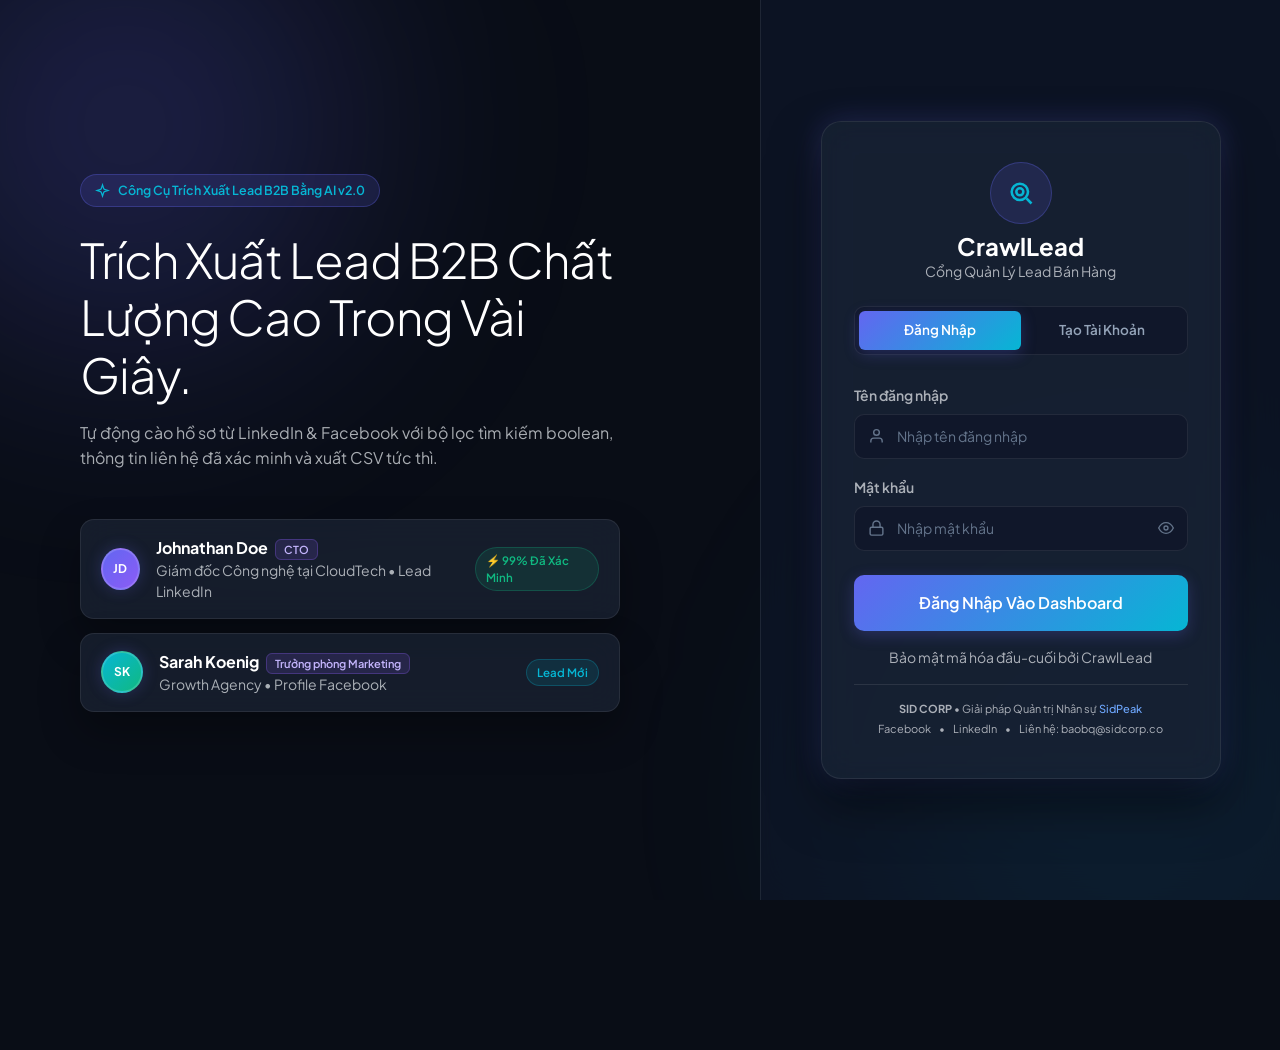
==== commit 13e6e5b2: "Update project structure, backend routes/services, frontend & extension updates" ====
--- a/frontend/index.html
+++ b/frontend/index.html
@@ -1,374 +1,539 @@
 <!DOCTYPE html>
-<html lang="en" data-bs-theme="light">
+<html lang="vi" data-bs-theme="dark">
+
 <head>
   <meta charset="UTF-8">
   <meta name="viewport" content="width=device-width, initial-scale=1.0">
-  <title>LeadFinder Dashboard</title>
+  <title>CrawlLead - Bảng Điều Khiển Quản Lý Lead</title>
   <link rel="preconnect" href="https://fonts.googleapis.com">
-  <link href="https://fonts.googleapis.com/css2?family=Inter:wght@400;500;600&display=swap" rel="stylesheet">
-  <link href="https://cdn.jsdelivr.net/npm/bootstrap@5.3.3/dist/css/bootstrap.min.css" rel="stylesheet" integrity="sha384-QWTKZyjpPEjISv5WaRU9OFeRpok6YctnYmDr5pNlyT2bRjXh0JMhjY6hW+ALEwIH" crossorigin="anonymous">
+  <link href="https://fonts.googleapis.com/css2?family=Plus+Jakarta+Sans:wght@400;500;600;700;800&display=swap" rel="stylesheet">
+  <link href="https://cdn.jsdelivr.net/npm/bootstrap@5.3.3/dist/css/bootstrap.min.css" rel="stylesheet"
+    integrity="sha384-QWTKZyjpPEjISv5WaRU9OFeRpok6YctnYmDr5pNlyT2bRjXh0JMhjY6hW+ALEwIH" crossorigin="anonymous">
   <link rel="stylesheet" href="style.css">
 </head>
+
 <body>
 
-<nav class="navbar navbar-expand-lg border-bottom sticky-top py-2" style="background-color: var(--bg2); border-color: var(--border2) !important; z-index: 1050;">
-  <div class="container-fluid d-flex align-items-center justify-content-between p-0 px-3">
-    <a class="navbar-brand logo d-flex align-items-center gap-2 fw-bold" href="#" style="color: var(--accent);">
-      <svg viewBox="0 0 24 24" fill="none" stroke="currentColor" stroke-width="2.2" style="width:20px;height:20px;"><circle cx="11" cy="11" r="7"/><path d="m21 21-4.35-4.35"/><circle cx="11" cy="11" r="3"/></svg>
-      LeadFinder
-    </a>
-
-    <div class="d-none d-md-flex align-items-center flex-grow-1 mx-4" style="max-width: 480px;">
-      <div class="search-wrap w-100" id="searchWrap">
-        <svg viewBox="0 0 24 24" fill="none" stroke="currentColor" stroke-width="2" style="width:15px;height:15px;color:var(--muted);"><circle cx="11" cy="11" r="8"/><path d="m21 21-4.35-4.35"/></svg>
-        <input type="text" placeholder="Boolean search: AND, OR, NOT, &quot;exact&quot;, ( )" id="globalSearch" oninput="onSearch(this.value)" onfocus="showSearchHelp(true)" onblur="setTimeout(()=>showSearchHelp(false),200)">
-        <div class="search-help-panel" id="searchHelpPanel">
-          <div class="search-help-title">Boolean Search Syntax</div>
-          <div class="search-help-grid">
-            <div class="search-help-item">
-              <code>marketing manager</code>
-              <span>Implicit AND — cả hai từ phải khớp</span>
-            </div>
-            <div class="search-help-item">
-              <code>CEO OR CTO</code>
-              <span>Một trong hai từ khớp</span>
-            </div>
-            <div class="search-help-item">
-              <code>marketing NOT intern</code>
-              <span>Có "marketing" nhưng không có "intern"</span>
-            </div>
-            <div class="search-help-item">
-              <code>"product manager"</code>
-              <span>Tìm chính xác cụm từ</span>
-            </div>
-            <div class="search-help-item">
-              <code>(CEO OR CTO) AND google</code>
-              <span>Kết hợp với dấu ngoặc</span>
-            </div>
-            <div class="search-help-item">
-              <code>dev AND NOT junior</code>
-              <span>Kết hợp AND với NOT</span>
-            </div>
-          </div>
-        </div>
+  <!-- TOP DARK GLASS NAVBAR -->
+  <nav class="navbar navbar-expand-lg navbar-glass sticky-top py-2.5" style="z-index: 1050;">
+    <div class="container-fluid d-flex align-items-center justify-content-between px-4">
+      <a class="navbar-brand logo d-flex align-items-center gap-2.5 fw-extrabold text-white text-decoration-none" href="#">
+        <div class="d-flex align-items-center justify-content-center rounded-circle p-2" style="background: rgba(99,102,241,0.15); border: 1px solid rgba(99,102,241,0.3);">
+          <svg viewBox="0 0 24 24" fill="none" stroke="currentColor" stroke-width="2.2" style="width:20px;height:20px;color:var(--cyan);">
+            <circle cx="11" cy="11" r="7" />
+            <path d="m21 21-4.35-4.35" />
+            <circle cx="11" cy="11" r="3" />
+          </svg>
+        </div>
+        <span style="font-size:18px; letter-spacing: -0.5px;">Crawl<span style="color:var(--cyan)">Lead</span></span>
+      </a>
+
+      <!-- COMMAND PALETTE SPOTLIGHT SEARCH BAR -->
+      <div class="d-none d-md-flex align-items-center flex-grow-1 mx-5" style="max-width: 540px;">
+        <div class="search-wrap w-100" id="searchWrap">
+          <svg viewBox="0 0 24 24" fill="none" stroke="currentColor" stroke-width="2"
+            style="width:16px;height:16px;color:var(--cyan);">
+            <circle cx="11" cy="11" r="8" />
+            <path d="m21 21-4.35-4.35" />
+          </svg>
+          <input type="text" placeholder="Tìm kiếm leads (Cú pháp Boolean: AND, OR, NOT, &quot;chính xác&quot;)..." id="globalSearch" data-i18n="search.placeholder"
+            oninput="onSearch(this.value)" onfocus="showSearchHelp(true)"
+            onblur="setTimeout(()=>showSearchHelp(false),200)">
+          <span class="search-badge">Ctrl + K</span>
+
+          <div class="search-help-panel" id="searchHelpPanel">
+            <div class="search-help-title">Cú Pháp Tìm Kiếm Boolean</div>
+            <div class="search-help-grid">
+              <div class="search-help-item">
+                <code>marketing manager</code>
+                <span>Mặc định AND — cả 2 từ phải khớp</span>
+              </div>
+              <div class="search-help-item">
+                <code>CEO OR CTO</code>
+                <span>Một trong hai từ khớp</span>
+              </div>
+              <div class="search-help-item">
+                <code>marketing NOT intern</code>
+                <span>Có "marketing" nhưng loại "intern"</span>
+              </div>
+              <div class="search-help-item">
+                <code>"product manager"</code>
+                <span>Tìm chính xác cụm từ</span>
+              </div>
+              <div class="search-help-item">
+                <code>(CEO OR CTO) AND google</code>
+                <span>Kết hợp với dấu ngoặc</span>
+              </div>
+              <div class="search-help-item">
+                <code>dev AND NOT junior</code>
+                <span>Kết hợp AND với NOT</span>
+              </div>
+            </div>
+          </div>
+        </div>
+      </div>
+
+      <!-- TOPBAR RIGHT -->
+      <div class="topbar-right d-flex align-items-center gap-3">
+        <button class="btn btn-glass btn-sm px-2.5 py-1 rounded-pill fw-semibold text-white" id="langToggleBtn" onclick="toggleLanguage()" title="Chuyển sang Tiếng Anh (English)" style="font-size: 13px;">🇻🇳 VI</button>
+        <button class="btn btn-glass btn-sm d-flex align-items-center justify-content-center p-2 rounded-circle" id="themeToggleBtn" onclick="toggleTheme()" title="Chuyển sang Giao diện Sáng/Tối" style="width:36px;height:36px;">
+          <svg viewBox="0 0 24 24" fill="none" stroke="currentColor" stroke-width="2" style="width:18px;height:18px;">
+            <circle cx="12" cy="12" r="5"/>
+            <line x1="12" y1="1" x2="12" y2="3"/>
+            <line x1="12" y1="21" x2="12" y2="23"/>
+            <line x1="4.22" y1="4.22" x2="5.64" y2="5.64"/>
+            <line x1="18.36" y1="18.36" x2="19.78" y2="19.78"/>
+            <line x1="1" y1="12" x2="3" y2="12"/>
+            <line x1="21" y1="12" x2="23" y2="12"/>
+            <line x1="4.22" y1="19.78" x2="5.64" y2="18.36"/>
+            <line x1="18.36" y1="5.64" x2="19.78" y2="4.22"/>
+          </svg>
+        </button>
+        <div class="d-flex align-items-center gap-2 px-3 py-1.5 rounded-pill" style="background: rgba(255,255,255,0.04); border: 1px solid var(--glass-border);">
+          <div class="backend-dot" id="backendDot"></div>
+          <span class="backend-label text-muted small fw-semibold" id="backendLabel" data-i18n="status.connecting">Đang kết nối…</span>
+        </div>
+        <button class="btn btn-glass btn-sm px-3 py-1.5 rounded-md fw-semibold" onclick="logout()" id="logoutBtn" data-i18n="btn.signout"
+          style="display:none;">Đăng xuất</button>
+        <div class="avatar" id="userAvatar">CL</div>
       </div>
     </div>
-
-    <div class="topbar-right d-flex align-items-center gap-3">
-      <div class="d-flex align-items-center gap-2">
-        <div class="backend-dot" id="backendDot"></div>
-        <span class="backend-label text-muted small" id="backendLabel">Connecting…</span>
-      </div>
-      <button class="btn btn-outline-danger btn-sm" onclick="logout()" id="logoutBtn" style="display:none;">Logout</button>
-      <div class="avatar" id="userAvatar">LF</div>
+  </nav>
+
+  <div class="container-fluid p-0">
+    <div class="d-flex" style="min-height: calc(100vh - 61px);">
+
+      <!-- DARK GLASS FLOATING SIDEBAR (WITH EQUAL UNIFORM ICONS) -->
+      <aside class="sidebar-glass flex-shrink-0 p-3" style="width: 250px;">
+        <div>
+          <div class="nav-section px-2 mb-2" data-i18n="nav.section_main">DANH MỤC CHÍNH</div>
+          
+          <div class="nav flex-column mb-4">
+            <a href="#" class="nav-item active" onclick="showPage('dashboard')">
+              <span class="sidebar-icon-wrap">
+                <svg viewBox="0 0 24 24" fill="none" stroke="currentColor" stroke-width="2" stroke-linecap="round" stroke-linejoin="round">
+                  <rect x="3" y="3" width="7" height="7" rx="1" />
+                  <rect x="14" y="3" width="7" height="7" rx="1" />
+                  <rect x="3" y="14" width="7" height="7" rx="1" />
+                  <rect x="14" y="14" width="7" height="7" rx="1" />
+                </svg>
+              </span>
+              <span data-i18n="nav.dashboard">Dashboard</span>
+            </a>
+            
+            <a href="#" class="nav-item" onclick="showPage('leads')">
+              <span class="sidebar-icon-wrap">
+                <svg viewBox="0 0 24 24" fill="none" stroke="currentColor" stroke-width="2" stroke-linecap="round" stroke-linejoin="round">
+                  <path d="M16 21v-2a4 4 0 0 0-4-4H6a4 4 0 0 0-4 4v2" />
+                  <circle cx="9" cy="7" r="4" />
+                  <path d="M22 21v-2a4 4 0 0 0-3-3.87" />
+                  <path d="M16 3.13a4 4 0 0 1 0 7.75" />
+                </svg>
+              </span>
+              <span data-i18n="nav.leads">LinkedIn Leads</span>
+              <span class="sidebar-badge ms-auto" id="navCount">0</span>
+            </a>
+            
+            <a href="#" class="nav-item" onclick="showPage('facebook')">
+              <span class="sidebar-icon-wrap">
+                <svg viewBox="0 0 24 24" fill="none" stroke="currentColor" stroke-width="2" stroke-linecap="round" stroke-linejoin="round">
+                  <path d="M18 2h-3a5 5 0 0 0-5 5v3H7v4h3v8h4v-8h3l1-4h-4V7a1 1 0 0 1 1-1h3z" />
+                </svg>
+              </span>
+              <span data-i18n="nav.facebook">Bài viết Facebook</span>
+              <span class="sidebar-badge ms-auto" id="navCountFb">0</span>
+            </a>
+            
+            <a href="#" class="nav-item" onclick="showPage('lkposts')">
+              <span class="sidebar-icon-wrap">
+                <svg viewBox="0 0 24 24" fill="none" stroke="currentColor" stroke-width="2" stroke-linecap="round" stroke-linejoin="round">
+                  <path d="M14 2H6a2 2 0 0 0-2 2v16a2 2 0 0 0 2 2h12a2 2 0 0 0 2-2V8z"/>
+                  <polyline points="14 2 14 8 20 8"/>
+                  <line x1="16" y1="13" x2="8" y2="13"/>
+                  <line x1="16" y1="17" x2="8" y2="17"/>
+                  <polyline points="10 9 9 9 8 9"/>
+                </svg>
+              </span>
+              <span data-i18n="nav.lkposts">Bài viết LinkedIn</span>
+              <span class="sidebar-badge ms-auto" id="navCountLk">0</span>
+            </a>
+            
+            <a href="#" class="nav-item" onclick="showPage('dupes')">
+              <span class="sidebar-icon-wrap">
+                <svg viewBox="0 0 24 24" fill="none" stroke="currentColor" stroke-width="2" stroke-linecap="round" stroke-linejoin="round">
+                  <rect x="9" y="9" width="13" height="13" rx="2" ry="2" />
+                  <path d="M5 15H4a2 2 0 0 1-2-2V4a2 2 0 0 1 2-2h9a2 2 0 0 1 2 2v1" />
+                </svg>
+              </span>
+              <span data-i18n="nav.dupes">Lead Trùng Lặp</span>
+            </a>
+          </div>
+
+          <div class="nav-section px-2 mb-2" data-i18n="nav.section_system">HỆ THỐNG</div>
+          <div class="nav flex-column">
+            <a href="#" class="nav-item" onclick="showPage('settings')">
+              <span class="sidebar-icon-wrap">
+                <svg viewBox="0 0 24 24" fill="none" stroke="currentColor" stroke-width="2" stroke-linecap="round" stroke-linejoin="round">
+                  <circle cx="12" cy="12" r="3" />
+                  <path d="M19.4 15a1.65 1.65 0 0 0 .33 1.82l.06.06a2 2 0 0 1 0 2.83 2 2 0 0 1-2.83 0l-.06-.06a1.65 1.65 0 0 0-1.82-.33 1.65 1.65 0 0 0-1 1.51V21a2 2 0 0 1-2 2 2 2 0 0 1-2-2v-.09A1.65 1.65 0 0 0 9 19.4a1.65 1.65 0 0 0-1.82.33l-.06.06a2 2 0 0 1-2.83 0 2 2 0 0 1 0-2.83l.06-.06a1.65 1.65 0 0 0 .33-1.82 1.65 1.65 0 0 0-1.51-1H3a2 2 0 0 1-2-2 2 2 0 0 1 2-2h.09A1.65 1.65 0 0 0 4.6 9a1.65 1.65 0 0 0-.33-1.82l-.06-.06a2 2 0 0 1 0-2.83 2 2 0 0 1 2.83 0l.06.06a1.65 1.65 0 0 0 1.82.33H9a1.65 1.65 0 0 0 1-1.51V3a2 2 0 0 1 2-2 2 2 0 0 1 2 2v.09a1.65 1.65 0 0 0 1 1.51 1.65 1.65 0 0 0 1.82-.33l.06-.06a2 2 0 0 1 2.83 0 2 2 0 0 1 0 2.83l-.06.06a1.65 1.65 0 0 0-.33 1.82V9a1.65 1.65 0 0 0 1.51 1H21a2 2 0 0 1 2 2 2 2 0 0 1-2 2h-.09a1.65 1.65 0 0 0-1.51 1z" />
+                </svg>
+              </span>
+              <span data-i18n="nav.settings">Cài đặt & Nhật ký</span>
+            </a>
+          </div>
+        </div>
+      </aside>
+
+      <!-- MAIN CONTENT -->
+      <main class="flex-grow-1 p-4 overflow-auto">
+
+        <!-- DASHBOARD PAGE -->
+        <div class="page active" id="page-dashboard">
+          <div class="d-flex align-items-center justify-content-between mb-4">
+            <div>
+              <h4 class="fw-bold text-white mb-1" data-i18n="dash.title">Bảng Điều Khiển Tổng Quan</h4>
+              <p class="text-muted small mb-0" data-i18n="dash.desc">Tổng quan về danh sách leads cào được, tỷ lệ xác minh và hoạt động người cào.</p>
+            </div>
+            <div class="d-flex gap-2">
+              <button class="btn btn-gradient btn-sm px-3.5 py-2" onclick="exportCSV()" data-i18n="btn.export">⚡ Xuất file CSV</button>
+            </div>
+          </div>
+
+          <!-- KPI STAT CARDS GRID -->
+          <div class="row g-3 mb-4">
+            <div class="col-md-2">
+              <div class="glass-panel glass-panel-interactive p-4 stat-card">
+                <div class="d-flex align-items-center justify-content-between mb-2">
+                  <span class="text-muted small fw-semibold" data-i18n="stat.total_leads">TỔNG LƯỢNG LEAD</span>
+                  <div class="stat-icon-box">
+                    <svg viewBox="0 0 24 24" fill="none" stroke="currentColor" stroke-width="2" style="width:20px;height:20px;"><path d="M17 21v-2a4 4 0 0 0-4-4H5a4 4 0 0 0-4 4v2"/><circle cx="9" cy="7" r="4"/></svg>
+                  </div>
+                </div>
+                <h2 class="display-6 fw-extrabold text-white mb-1" id="statTotal">0</h2>
+                <div class="text-muted small" id="statVerRate">0% tỷ lệ xác minh</div>
+              </div>
+            </div>
+
+            <div class="col-md-2">
+              <div class="glass-panel glass-panel-interactive p-4 stat-card">
+                <div class="d-flex align-items-center justify-content-between mb-2">
+                  <span class="text-muted small fw-semibold" data-i18n="stat.verified">ĐÃ XÁC MINH</span>
+                  <div class="stat-icon-box" style="background:rgba(16,185,129,0.12); border-color:rgba(16,185,129,0.25); color:var(--green);">
+                    <svg viewBox="0 0 24 24" fill="none" stroke="currentColor" stroke-width="2" style="width:20px;height:20px;"><path d="M22 11.08V12a10 10 0 1 1-5.93-9.14"/><polyline points="22 4 12 14.01 9 11.01"/></svg>
+                  </div>
+                </div>
+                <h2 class="display-6 fw-extrabold text-white mb-1" id="statVerified">0</h2>
+                <div class="text-muted small" data-i18n="stat.verified_desc">Lead hợp lệ</div>
+              </div>
+            </div>
+
+            <div class="col-md-2">
+              <div class="glass-panel glass-panel-interactive p-4 stat-card" style="cursor:pointer" onclick="filterByNoEmail()" title="Nhấn để lọc leads bị lỗi / thiếu email">
+                <div class="d-flex align-items-center justify-content-between mb-2">
+                  <span class="text-muted small fw-semibold" data-i18n="stat.error_leads">LEAD BỊ LỖI</span>
+                  <div class="stat-icon-box" style="background:rgba(239,68,68,0.12); border-color:rgba(239,68,68,0.25); color:var(--red);">
+                    <svg viewBox="0 0 24 24" fill="none" stroke="currentColor" stroke-width="2" style="width:20px;height:20px;"><path d="M10.29 3.86L1.82 18a2 2 0 0 0 1.71 3h16.94a2 2 0 0 0 1.71-3L13.71 3.86a2 2 0 0 0-3.42 0z"/><line x1="12" y1="9" x2="12" y2="13"/><line x1="12" y1="17" x2="12.01" y2="17"/></svg>
+                  </div>
+                </div>
+                <h2 class="display-6 fw-extrabold mb-1" style="color:var(--red)" id="statNoEmail">0</h2>
+                <div class="text-muted small">
+                  <span id="statInvalidEmail" style="color:var(--amber)">0</span> sai định dạng
+                </div>
+              </div>
+            </div>
+
+            <div class="col-md-3">
+              <div class="glass-panel glass-panel-interactive p-4 stat-card">
+                <div class="d-flex align-items-center justify-content-between mb-2">
+                  <span class="text-muted small fw-semibold" data-i18n="stat.fb_posts">LEAD TỪ BÀI FB</span>
+                  <div class="stat-icon-box" style="background:rgba(6,182,212,0.12); border-color:rgba(6,182,212,0.25); color:var(--cyan);">
+                    <svg viewBox="0 0 24 24" fill="none" stroke="currentColor" stroke-width="2" style="width:20px;height:20px;"><path d="M18 2h-3a5 5 0 0 0-5 5v3H7v4h3v8h4v-8h3l1-4h-4V7a1 1 0 0 1 1-1h3z"/></svg>
+                  </div>
+                </div>
+                <h2 class="display-6 fw-extrabold text-white mb-1" id="statFbPosts">0</h2>
+                <div class="text-muted small" data-i18n="stat.fb_desc">Bài viết Facebook cào được</div>
+              </div>
+            </div>
+
+            <div class="col-md-3">
+              <div class="glass-panel glass-panel-interactive p-4 stat-card">
+                <div class="d-flex align-items-center justify-content-between mb-2">
+                  <span class="text-muted small fw-semibold" data-i18n="stat.lk_posts">LEAD TỪ BÀI LINKEDIN</span>
+                  <div class="stat-icon-box" style="background:rgba(139,92,246,0.12); border-color:rgba(139,92,246,0.25); color:var(--purple);">
+                    <svg viewBox="0 0 24 24" fill="none" stroke="currentColor" stroke-width="2" style="width:20px;height:20px;">
+                      <path d="M14 2H6a2 2 0 0 0-2 2v16a2 2 0 0 0 2 2h12a2 2 0 0 0 2-2V8z"/>
+                      <polyline points="14 2 14 8 20 8"/>
+                      <line x1="16" y1="13" x2="8" y2="13"/>
+                      <line x1="16" y1="17" x2="8" y2="17"/>
+                      <polyline points="10 9 9 9 8 9"/>
+                    </svg>
+                  </div>
+                </div>
+                <h2 class="display-6 fw-extrabold text-white mb-1" id="statLkPosts">0</h2>
+                <div class="text-muted small" data-i18n="stat.lk_desc">Bài viết LinkedIn cào được</div>
+              </div>
+            </div>
+          </div>
+
+          <!-- RECENT LEADS DYNAMIC GLASS TABLE -->
+          <div class="glass-panel p-4 rounded-lg">
+            <div class="d-flex align-items-center justify-content-between mb-3">
+              <h6 class="fw-bold text-white mb-0" data-i18n="dash.recent_title">Lead Mới Cào Gần Đây</h6>
+              <div class="d-flex gap-2">
+                <button class="btn btn-glass btn-sm btn-bulk-delete" onclick="bulkDelete()" style="display:none; color:var(--red) !important; border-color:rgba(239,68,68,0.3) !important;">
+                  🗑 Xóa các mục tích chọn (<span class="bulk-count">0</span>)
+                </button>
+                <button class="btn btn-glass btn-sm" onclick="showPage('leads')" data-i18n="btn.view_all">Xem Tất Cả →</button>
+              </div>
+            </div>
+            <div class="table-responsive">
+              <table class="table-glass" id="dashboardTable">
+                <thead>
+                  <tr>
+                    <th style="width:30px;"><input type="checkbox" class="select-all" onclick="toggleSelectAll(this, 'dashboardTable')"></th>
+                    <th data-i18n="th.name">Tên Lead</th>
+                    <th data-i18n="th.position">Chức danh</th>
+                    <th data-i18n="th.company">Công ty</th>
+                    <th data-i18n="th.location">Địa điểm</th>
+                    <th data-i18n="th.email">Email</th>
+                    <th data-i18n="th.phone">Số điện thoại</th>
+                    <th data-i18n="th.status">Trạng thái</th>
+                    <th data-i18n="th.actions">Hành động</th>
+                  </tr>
+                </thead>
+                <tbody id="dashTable"></tbody>
+              </table>
+            </div>
+          </div>
+        </div>
+
+        <!-- LINKEDIN LEADS PAGE -->
+        <div class="page" id="page-leads">
+          <div class="d-flex align-items-center justify-content-between mb-4">
+            <div>
+              <h4 class="fw-bold text-white mb-1" data-i18n="leads.title">Danh Sách Lead LinkedIn</h4>
+              <p class="text-muted small mb-0" data-i18n="leads.desc">Toàn bộ danh sách liên hệ đã thu thập qua Chrome Extension.</p>
+            </div>
+            <div class="d-flex gap-2">
+              <button class="btn btn-glass btn-sm btn-bulk-delete" onclick="bulkDelete()" style="display:none; color:var(--red) !important; border-color:rgba(239,68,68,0.3) !important;">
+                🗑 Xóa các mục tích chọn (<span class="bulk-count">0</span>)
+              </button>
+              <button class="btn btn-glass btn-sm" onclick="clearAll()" style="color:var(--red) !important; border-color:rgba(239,68,68,0.3) !important;" title="Xóa tất cả danh sách LinkedIn leads">
+                🗑 Xóa hết danh sách
+              </button>
+              <button class="btn btn-gradient btn-sm" onclick="exportCSV()" data-i18n="btn.export">Xuất file CSV</button>
+            </div>
+          </div>
+
+          <div class="glass-panel p-4 rounded-lg">
+            <!-- ─── Filter Toolbar ────────────────────────────────── -->
+            <div class="d-flex flex-wrap align-items-center gap-2 mb-3" id="leadsFilterBar">
+              <select id="filterCrawledBy" class="filter-select" onchange="renderLeadsPage()" title="Lọc theo người cào">
+                <option value="">👥 Tất cả người cào</option>
+              </select>
+              <select id="filterStatus" class="filter-select" onchange="renderLeadsPage()" title="Lọc theo trạng thái">
+                <option value="">📋 Tất cả trạng thái</option>
+                <option value="new">🟢 Mới</option>
+                <option value="verified">✅ Đã xác minh</option>
+                <option value="duplicate">🔁 Trùng lặp</option>
+                <option value="error">⚠️ Lead bị lỗi / Thiếu email</option>
+              </select>
+              <button class="btn btn-glass btn-sm" onclick="clearLeadFilters()" title="Xóa bộ lọc">✕ Xóa lọc</button>
+              <span id="filterResultCount" class="text-muted small ms-auto"></span>
+            </div>
+            <div class="table-responsive">
+              <table class="table-glass" id="mainLeadsTable">
+                <thead>
+                  <tr>
+                    <th style="width:30px;"><input type="checkbox" class="select-all" onclick="toggleSelectAll(this, 'mainLeadsTable')"></th>
+                    <th data-i18n="th.name">Lead</th>
+                    <th data-i18n="th.position">Chức danh</th>
+                    <th data-i18n="th.company">Công ty</th>
+                    <th data-i18n="th.email">Email</th>
+                    <th data-i18n="th.phone">Số điện thoại</th>
+                    <th>LinkedIn</th>
+                    <th data-i18n="th.status">Trạng thái</th>
+                    <th data-i18n="th.date">Ngày cào</th>
+                    <th data-i18n="th.crawled_by">Người cào</th>
+                    <th data-i18n="th.actions">Hành động</th>
+                  </tr>
+                </thead>
+                <tbody id="leadsTable"></tbody>
+              </table>
+            </div>
+          </div>
+        </div>
+
+        <!-- FACEBOOK POSTS PAGE -->
+        <div class="page" id="page-facebook">
+          <div class="d-flex align-items-center justify-content-between mb-4">
+            <h4 class="fw-bold text-white mb-0" data-i18n="fb.title">Bài Viết Facebook Đã Cào</h4>
+            <div class="d-flex gap-2">
+              <button class="btn btn-glass btn-sm btn-bulk-delete-fb" onclick="bulkDeleteFb()" style="display:none; color:var(--red) !important; border-color:rgba(239,68,68,0.3) !important;">
+                🗑 Xóa các mục tích chọn (<span class="bulk-count-fb">0</span>)
+              </button>
+              <button class="btn btn-glass btn-sm" onclick="clearAllFb()" style="color:var(--red) !important; border-color:rgba(239,68,68,0.3) !important;">
+                🗑 Xóa hết danh sách
+              </button>
+            </div>
+          </div>
+          <div class="glass-panel p-4 rounded-lg">
+            <div class="table-responsive">
+              <table class="table-glass" id="facebookTable">
+                <thead>
+                  <tr>
+                    <th style="width:30px;"><input type="checkbox" class="select-all" onclick="toggleSelectAll(this, 'facebookTable')"></th>
+                    <th data-i18n="th.author">Tác giả</th>
+                    <th data-i18n="th.group">Nhóm</th>
+                    <th data-i18n="th.content">Nội dung</th>
+                    <th data-i18n="th.link">Link bài viết</th>
+                    <th data-i18n="th.date">Ngày cào</th>
+                    <th data-i18n="th.crawled_by">Người cào</th>
+                    <th data-i18n="th.actions">Hành động</th>
+                  </tr>
+                </thead>
+                <tbody id="fbTable"></tbody>
+              </table>
+            </div>
+          </div>
+        </div>
+
+        <!-- LINKEDIN POSTS PAGE -->
+        <div class="page" id="page-lkposts">
+          <div class="d-flex align-items-center justify-content-between mb-4">
+            <h4 class="fw-bold text-white mb-0" data-i18n="lk.title">Bài Viết LinkedIn Đã Cào</h4>
+            <div class="d-flex gap-2">
+              <button class="btn btn-glass btn-sm btn-bulk-delete-lk" onclick="bulkDeleteLkPosts()" style="display:none; color:var(--red) !important; border-color:rgba(239,68,68,0.3) !important;">
+                🗑 Xóa các mục tích chọn (<span class="bulk-count-lk">0</span>)
+              </button>
+              <button class="btn btn-glass btn-sm" onclick="clearAllLkPosts()" style="color:var(--red) !important; border-color:rgba(239,68,68,0.3) !important;">
+                🗑 Xóa hết danh sách
+              </button>
+            </div>
+          </div>
+          <div class="glass-panel p-4 rounded-lg">
+            <div class="table-responsive">
+              <table class="table-glass" id="lkPostsTable">
+                <thead>
+                  <tr>
+                    <th style="width:30px;"><input type="checkbox" class="select-all" onclick="toggleSelectAll(this, 'lkPostsTable')"></th>
+                    <th data-i18n="th.author">Tác giả</th>
+                    <th data-i18n="th.position">Tiêu đề / Chức danh</th>
+                    <th data-i18n="th.content">Trích đoạn bài viết</th>
+                    <th data-i18n="th.type">Loại bài</th>
+                    <th data-i18n="th.reactions">Lượt tương tác</th>
+                    <th data-i18n="th.link">Link</th>
+                    <th data-i18n="th.date">Ngày cào</th>
+                    <th data-i18n="th.crawled_by">Người cào</th>
+                    <th data-i18n="th.actions">Hành động</th>
+                  </tr>
+                </thead>
+                <tbody id="lkTable"></tbody>
+              </table>
+            </div>
+          </div>
+        </div>
+
+        <!-- DUPLICATES PAGE -->
+        <div class="page" id="page-dupes">
+          <h4 class="fw-bold text-white mb-4" data-i18n="dupes.title">Phát Hiện Lead Trùng Lặp</h4>
+          <div class="glass-panel p-4 rounded-lg">
+            <div class="table-responsive">
+              <table class="table-glass">
+                <thead>
+                  <tr>
+                    <th data-i18n="th.name">Họ và Tên</th>
+                    <th data-i18n="th.company">Công ty</th>
+                    <th data-i18n="th.email">Email</th>
+                    <th data-i18n="th.phone">Số điện thoại</th>
+                    <th data-i18n="th.actions">Hành động</th>
+                  </tr>
+                </thead>
+                <tbody id="dupesTable"></tbody>
+              </table>
+            </div>
+          </div>
+        </div>
+
+        <!-- SETTINGS PAGE -->
+        <div class="page" id="page-settings">
+          <h4 class="fw-bold text-white mb-4" data-i18n="settings.title">Cài Đặt Hệ Thống & Trạng Thái</h4>
+          <div class="glass-panel p-4 rounded-lg max-w-xl">
+            <div class="d-flex align-items-center justify-content-between py-3 border-bottom border-secondary">
+              <div>
+                <div class="fw-bold text-white" data-i18n="settings.refresh">Tần Suất Tự Động Cập Nhật</div>
+                <div class="text-muted small" data-i18n="settings.refresh_desc">Khoảng thời gian (giây) tự động làm mới dữ liệu từ server.</div>
+              </div>
+              <input type="number" class="form-control form-control-glass" id="settingRefresh" value="5" min="0" onchange="saveSettings()" style="width:90px;">
+            </div>
+            <div class="d-flex align-items-center justify-content-between py-3">
+              <div>
+                <div class="fw-bold text-white" data-i18n="settings.health">Trạng Thái Kết Nối Backend</div>
+                <div class="text-muted small" data-i18n="settings.health_desc">Trạng thái kết nối máy chủ thời gian thực.</div>
+              </div>
+              <span id="settingStatus" class="fw-bold text-cyan" data-i18n="status.checking">Đang kiểm tra…</span>
+            </div>
+          </div>
+        </div>
+      </main>
     </div>
   </div>
-</nav>
-
-<div class="container-fluid p-0">
-  <div class="d-flex" style="min-height: calc(100vh - 53px);">
-    
-    <!-- SIDEBAR -->
-    <div class="sidebar flex-shrink-0 p-3" style="width: 220px; background-color: var(--bg2); border-right: 1px solid var(--border) !important;">
-      <div class="nav-section text-uppercase text-muted fw-semibold small px-2 mb-2" style="font-size: 10px; letter-spacing: 0.8px;">Main</div>
-      <div class="list-group list-group-flush mb-4">
-        <a href="#" class="nav-item active d-flex align-items-center gap-2 px-3 py-2 rounded text-decoration-none" onclick="showPage('dashboard')">
-          <svg viewBox="0 0 24 24" fill="none" stroke="currentColor" stroke-width="2" style="width:15px;height:15px;"><rect x="3" y="3" width="7" height="7" rx="1"/><rect x="14" y="3" width="7" height="7" rx="1"/><rect x="3" y="14" width="7" height="7" rx="1"/><rect x="14" y="14" width="7" height="7" rx="1"/></svg>
-          Dashboard
-        </a>
-        <a href="#" class="nav-item d-flex align-items-center gap-2 px-3 py-2 rounded text-decoration-none" onclick="showPage('leads')">
-          <svg viewBox="0 0 24 24" fill="none" stroke="currentColor" stroke-width="2" style="width:15px;height:15px;"><path d="M17 21v-2a4 4 0 0 0-4-4H5a4 4 0 0 0-4 4v2"/><circle cx="9" cy="7" r="4"/><path d="M23 21v-2a4 4 0 0 0-3-3.87"/><path d="M16 3.13a4 4 0 0 1 0 7.75"/></svg>
-          All Leads
-          <span class="badge rounded-pill bg-secondary ms-auto" id="navCount">0</span>
-        </a>
-        <a href="#" class="nav-item d-flex align-items-center gap-2 px-3 py-2 rounded text-decoration-none" onclick="showPage('facebook')">
-          <svg viewBox="0 0 24 24" fill="none" stroke="currentColor" stroke-width="2" style="width:15px;height:15px;"><path d="M18 2h-3a5 5 0 0 0-5 5v3H7v4h3v8h4v-8h3l1-4h-4V7a1 1 0 0 1 1-1h3z"></path></svg>
-          Facebook Posts
-          <span class="badge rounded-pill ms-auto" id="navCountFb" style="background:#00A4FF">0</span>
-        </a>
-        <a href="#" class="nav-item d-flex align-items-center gap-2 px-3 py-2 rounded text-decoration-none" onclick="showPage('lkposts')">
-          <svg viewBox="0 0 24 24" fill="none" stroke="currentColor" stroke-width="2" style="width:15px;height:15px;"><path d="M16 8a6 6 0 0 1 6 6v7h-4v-7a2 2 0 0 0-2-2 2 2 0 0 0-2 2v7h-4v-7a6 6 0 0 1 6-6z"/><rect x="2" y="9" width="4" height="12"/><circle cx="4" cy="4" r="2"/></svg>
-          LinkedIn Posts
-          <span class="badge rounded-pill ms-auto" id="navCountLk" style="background:#0A66C2">0</span>
-        </a>
+
+  <!-- SLIDE-OVER LEAD DETAIL DRAWER -->
+  <div class="drawer-overlay" id="drawerOverlay" onclick="closeDrawer()">
+    <div class="drawer-content" onclick="event.stopPropagation()">
+      <div class="d-flex align-items-center justify-content-between mb-4 pb-3 border-bottom border-secondary">
+        <h5 class="fw-bold text-white mb-0" data-i18n="drawer.title">Thông Tin Chi Tiết Lead</h5>
+        <button class="btn-glass p-1 rounded-circle" onclick="closeDrawer()" style="width:32px;height:32px;display:flex;align-items:center;justify-content:center;">✕</button>
       </div>
-
-      <div class="nav-section text-uppercase text-muted fw-semibold small px-2 mb-2" style="font-size: 10px; letter-spacing: 0.8px;">Actions</div>
-      <div class="list-group list-group-flush mb-4">
-        <a href="#" class="nav-item d-flex align-items-center gap-2 px-3 py-2 rounded text-decoration-none" onclick="exportCSV()">
-          <svg viewBox="0 0 24 24" fill="none" stroke="currentColor" stroke-width="2" style="width:15px;height:15px;"><path d="M21 15v4a2 2 0 0 1-2 2H5a2 2 0 0 1-2-2v-4"/><polyline points="7 10 12 15 17 10"/><line x1="12" y1="15" x2="12" y2="3"/></svg>
-          Export CSV
-        </a>
-        <a href="#" class="nav-item d-flex align-items-center gap-2 px-3 py-2 rounded text-decoration-none" onclick="showPage('import')">
-          <svg viewBox="0 0 24 24" fill="none" stroke="currentColor" stroke-width="2" style="width:15px;height:15px;"><path d="M21 15v4a2 2 0 0 1-2 2H5a2 2 0 0 1-2-2v-4"/><polyline points="17 8 12 3 7 8"/><line x1="12" y1="3" x2="12" y2="15"/></svg>
-          Import JSON
-        </a>
-      </div>
-
-      <div class="nav-section text-uppercase text-muted fw-semibold small px-2 mb-2" style="font-size: 10px; letter-spacing: 0.8px;">System</div>
-      <div class="list-group list-group-flush mb-4">
-        <a href="#" class="nav-item d-flex align-items-center gap-2 px-3 py-2 rounded text-decoration-none" onclick="showPage('dupes')">
-          <svg viewBox="0 0 24 24" fill="none" stroke="currentColor" stroke-width="2" style="width:15px;height:15px;"><rect x="8" y="8" width="13" height="13" rx="2"/><path d="M4 16v-1a2 2 0 0 1 2-2h1"/><path d="M4 12V5a2 2 0 0 1 2-2h7"/></svg>
-          Duplicates
-        </a>
-        <a href="#" class="nav-item d-flex align-items-center gap-2 px-3 py-2 rounded text-decoration-none" onclick="showPage('settings')">
-          <svg viewBox="0 0 24 24" fill="none" stroke="currentColor" stroke-width="2" style="width:15px;height:15px;"><circle cx="12" cy="12" r="3"/><path d="M19.07 4.93l-1.41 1.41M4.93 4.93l1.41 1.41M12 2v2M12 20v2M20 12h2M2 12h2M19.07 19.07l-1.41-1.41M4.93 19.07l1.41-1.41"/></svg>
-          Settings
-        </a>
+      <div id="drawerBody">
+        <!-- Lead details populated dynamically -->
       </div>
     </div>
-
-    <!-- MAIN CONTENT -->
-    <main class="flex-grow-1 p-4" style="background-color: var(--bg); overflow-x: hidden;">
-
-      <!-- DASHBOARD PAGE -->
-      <div class="page active" id="page-dashboard">
-        <div class="row g-3 mb-4" id="statsRow">
-          <div class="col-6 col-md-4 col-xl-2">
-            <div class="card stat-card border h-100">
-              <div class="card-body p-3 d-flex flex-column justify-content-between">
-                <div class="stat-label text-muted small mb-2"><svg viewBox="0 0 24 24" fill="none" stroke="currentColor" stroke-width="2" style="width:13px;height:13px;"><path d="M17 21v-2a4 4 0 0 0-4-4H5a4 4 0 0 0-4 4v2"/><circle cx="9" cy="7" r="4"/></svg> Total Leads</div>
-                <h3 class="card-title h3 fw-bold mb-1" id="statTotal">—</h3>
-                <span class="stat-sub text-muted small" style="font-size:10px;">All time</span>
-              </div>
-            </div>
-          </div>
-          <div class="col-6 col-md-4 col-xl-2">
-            <div class="card stat-card border h-100">
-              <div class="card-body p-3 d-flex flex-column justify-content-between">
-                <div class="stat-label text-muted small mb-2"><svg viewBox="0 0 24 24" fill="none" stroke="currentColor" stroke-width="2" style="width:13px;height:13px;"><polyline points="20 6 9 17 4 12"/></svg> Verified</div>
-                <h3 class="card-title h3 fw-bold mb-1" id="statVerified" style="color:var(--green)">—</h3>
-                <span class="stat-sub text-muted small" id="statVerRate" style="font-size:10px;">—</span>
-              </div>
-            </div>
-          </div>
-          <div class="col-6 col-md-4 col-xl-2">
-            <div class="card stat-card border h-100">
-              <div class="card-body p-3 d-flex flex-column justify-content-between">
-                <div class="stat-label text-muted small mb-2"><svg viewBox="0 0 24 24" fill="none" stroke="currentColor" stroke-width="2" style="width:13px;height:13px;"><rect x="8" y="8" width="13" height="13" rx="2"/><path d="M4 16v-1a2 2 0 0 1 2-2h1"/><path d="M4 12V5a2 2 0 0 1 2-2h7"/></svg> Duplicates</div>
-                <h3 class="card-title h3 fw-bold mb-1" id="statDupes" style="color:var(--amber)">—</h3>
-                <span class="stat-sub text-muted small" style="font-size:10px;">Auto-detected</span>
-              </div>
-            </div>
-          </div>
-          <div class="col-6 col-md-4 col-xl-2">
-            <div class="card stat-card border h-100">
-              <div class="card-body p-3 d-flex flex-column justify-content-between">
-                <div class="stat-label text-muted small mb-2"><svg viewBox="0 0 24 24" fill="none" stroke="currentColor" stroke-width="2" style="width:13px;height:13px;"><circle cx="11" cy="11" r="8"/><path d="m21 21-4.35-4.35"/></svg> New</div>
-                <h3 class="card-title h3 fw-bold mb-1" id="statNew" style="color:var(--accent)">—</h3>
-                <span class="stat-sub text-muted small" style="font-size:10px;">Pending review</span>
-              </div>
-            </div>
-          </div>
-          <div class="col-6 col-md-4 col-xl-2">
-            <div class="card stat-card border h-100">
-              <div class="card-body p-3 d-flex flex-column justify-content-between">
-                <div class="stat-label text-muted small mb-2"><svg viewBox="0 0 24 24" fill="none" stroke="currentColor" stroke-width="2" style="width:13px;height:13px;"><path d="M18 2h-3a5 5 0 0 0-5 5v3H7v4h3v8h4v-8h3l1-4h-4V7a1 1 0 0 1 1-1h3z"></path></svg> FB Posts</div>
-                <h3 class="card-title h3 fw-bold mb-1" id="statFbPosts" style="color:#00A4FF">—</h3>
-                <span class="stat-sub text-muted small" style="font-size:10px;">Facebook</span>
-              </div>
-            </div>
-          </div>
-          <div class="col-6 col-md-4 col-xl-2">
-            <div class="card stat-card border h-100">
-              <div class="card-body p-3 d-flex flex-column justify-content-between">
-                <div class="stat-label text-muted small mb-2"><svg viewBox="0 0 24 24" fill="none" stroke="currentColor" stroke-width="2" style="width:13px;height:13px;"><path d="M16 8a6 6 0 0 1 6 6v7h-4v-7a2 2 0 0 0-2-2 2 2 0 0 0-2 2v7h-4v-7a6 6 0 0 1 6-6z"/><rect x="2" y="9" width="4" height="12"/><circle cx="4" cy="4" r="2"/></svg> LK Posts</div>
-                <h3 class="card-title h3 fw-bold mb-1" id="statLkPosts" style="color:#0A66C2">—</h3>
-                <span class="stat-sub text-muted small" style="font-size:10px;">LinkedIn</span>
-              </div>
-            </div>
-          </div>
-        </div>
-
-        <div class="d-flex align-items-center justify-content-between gap-3 mb-3">
-          <h5 class="m-0 fw-semibold text-dark fs-6">Recent Leads</h5>
-          <div class="d-flex align-items-center gap-2">
-            <button class="btn btn-danger d-flex align-items-center gap-1 btn-bulk-delete btn-sm" onclick="bulkDelete()" style="display:none;">
-              <svg viewBox="0 0 24 24" fill="none" stroke="currentColor" stroke-width="2" style="width:13px;height:13px;"><polyline points="3 6 5 6 21 6"/><path d="M19 6l-1 14a2 2 0 0 1-2 2H8a2 2 0 0 1-2-2L5 6"/><path d="M10 11v6M14 11v6"/></svg>
-              Xóa <span class="bulk-count">0</span> đã chọn
-            </button>
-            <button class="btn btn-success d-flex align-items-center gap-1 btn-sm" onclick="exportCSV()">
-              <svg viewBox="0 0 24 24" fill="none" stroke="currentColor" stroke-width="2" style="width:13px;height:13px;"><path d="M21 15v4a2 2 0 0 1-2 2H5a2 2 0 0 1-2-2v-4"/><polyline points="7 10 12 15 17 10"/><line x1="12" y1="15" x2="12" y2="3"/></svg>
-              Export CSV
-            </button>
-            <button class="btn btn-outline-danger d-flex align-items-center gap-1 btn-sm" onclick="clearAll()">
-              <svg viewBox="0 0 24 24" fill="none" stroke="currentColor" stroke-width="2" style="width:13px;height:13px;"><polyline points="3 6 5 6 21 6"/><path d="M19 6l-1 14a2 2 0 0 1-2 2H8a2 2 0 0 1-2-2L5 6"/><path d="M10 11v6M14 11v6"/></svg>
-              Clear all
-            </button>
-          </div>
-        </div>
-
-        <div class="card border-0 shadow-sm overflow-hidden mb-4" style="background-color: var(--bg2) !important; border: 1px solid var(--border) !important;">
-          <div class="table-responsive" style="max-height: calc(100vh - 320px);">
-            <table class="table table-hover align-middle mb-0" style="--bs-table-bg: transparent;">
-              <thead>
-                <tr>
-                  <th style="width:40px"><input type="checkbox" class="form-check-input select-all" onchange="toggleSelectAll(this, 'dashTable')"></th>
-                  <th>Name</th><th>Position</th><th>Company</th><th>Location</th><th>Email</th><th>Phone</th><th>Status</th><th>Actions</th>
-                </tr>
-              </thead>
-              <tbody id="dashTable"></tbody>
-            </table>
-          </div>
-        </div>
-      </div>
-
-      <!-- ALL LEADS PAGE -->
-      <div class="page" id="page-leads">
-        <div class="d-flex align-items-center justify-content-between gap-3 mb-3">
-          <div class="d-flex align-items-center gap-3">
-            <h5 class="m-0 fw-semibold text-dark fs-6">All Leads</h5>
-            <select class="form-select form-select-sm" id="filterStatus" onchange="renderLeadsPage()" style="width:160px; background-color: var(--bg3) !important; color: var(--text) !important; border-color: var(--border) !important;">
-              <option value="">All statuses</option>
-              <option value="new">New</option>
-              <option value="verified">Verified</option>
-              <option value="duplicate">Duplicate</option>
-            </select>
-          </div>
-          <div class="d-flex align-items-center gap-2">
-            <button class="btn btn-danger d-flex align-items-center gap-1 btn-bulk-delete btn-sm" onclick="bulkDelete()" style="display:none;">
-              Xóa <span class="bulk-count">0</span> đã chọn
-            </button>
-            <button class="btn btn-success btn-sm" onclick="exportCSV()">⬇ Export CSV</button>
-          </div>
-        </div>
-
-        <div class="card border-0 shadow-sm overflow-hidden mb-4" style="background-color: var(--bg2) !important; border: 1px solid var(--border) !important;">
-          <div class="table-responsive" style="max-height: calc(100vh - 220px);">
-            <table class="table table-hover align-middle mb-0" style="--bs-table-bg: transparent;">
-              <thead>
-                <tr>
-                  <th style="width:40px"><input type="checkbox" class="form-check-input select-all" onchange="toggleSelectAll(this, 'leadsTable')"></th>
-                  <th>Name</th><th>Position</th><th>Company</th><th>Email</th><th>Phone</th><th>LinkedIn</th><th>Status</th><th>Date</th><th>Crawled By</th><th>Actions</th>
-                </tr>
-              </thead>
-              <tbody id="leadsTable"></tbody>
-            </table>
-          </div>
-        </div>
-      </div>
-
-      <!-- FACEBOOK POSTS PAGE -->
-      <div class="page" id="page-facebook">
-        <div class="d-flex align-items-center justify-content-between gap-3 mb-3">
-          <h5 class="m-0 fw-semibold text-dark fs-6">Facebook Posts</h5>
-          <div class="d-flex align-items-center gap-2">
-            <button class="btn btn-danger d-flex align-items-center gap-1 btn-bulk-delete-fb btn-sm" onclick="bulkDeleteFb()" style="display:none;">
-              Xóa <span class="bulk-count-fb">0</span> đã chọn
-            </button>
-            <button class="btn btn-outline-danger btn-sm" onclick="clearAllFb()">Clear all FB</button>
-          </div>
-        </div>
-
-        <div class="card border-0 shadow-sm overflow-hidden mb-4" style="background-color: var(--bg2) !important; border: 1px solid var(--border) !important;">
-          <div class="table-responsive" style="max-height: calc(100vh - 220px);">
-            <table class="table table-hover align-middle mb-0" style="--bs-table-bg: transparent;">
-              <thead>
-                <tr>
-                  <th style="width:40px"><input type="checkbox" class="form-check-input select-all" onchange="toggleSelectAllFb(this)"></th>
-                  <th style="width:15%">Author</th><th style="width:15%">Group</th><th style="width:30%">Content Snippet</th><th style="width:10%">Link</th><th style="width:10%">Date</th><th style="width:10%">Crawled By</th><th style="width:10%">Actions</th>
-                </tr>
-              </thead>
-              <tbody id="facebookTable"></tbody>
-            </table>
-          </div>
-        </div>
-      </div>
-
-      <!-- LINKEDIN POSTS PAGE -->
-      <div class="page" id="page-lkposts">
-        <div class="d-flex align-items-center justify-content-between gap-3 mb-3">
-          <h5 class="m-0 fw-semibold text-dark fs-6">LinkedIn Posts</h5>
-          <div class="d-flex align-items-center gap-2">
-            <button class="btn btn-danger d-flex align-items-center gap-1 btn-bulk-delete-lk btn-sm" onclick="bulkDeleteLkPosts()" style="display:none;">
-              Xóa <span class="bulk-count-lk">0</span> đã chọn
-            </button>
-            <button class="btn btn-outline-danger btn-sm" onclick="clearAllLkPosts()">Clear all LK</button>
-          </div>
-        </div>
-
-        <div class="card border-0 shadow-sm overflow-hidden mb-4" style="background-color: var(--bg2) !important; border: 1px solid var(--border) !important;">
-          <div class="table-responsive" style="max-height: calc(100vh - 220px);">
-            <table class="table table-hover align-middle mb-0" style="--bs-table-bg: transparent;">
-              <thead>
-                <tr>
-                  <th style="width:40px"><input type="checkbox" class="form-check-input select-all" onchange="toggleSelectAllLk(this)"></th>
-                  <th style="width:14%">Author</th><th style="width:14%">Headline</th><th style="width:28%">Content</th><th style="width:7%">Type</th><th style="width:7%">Reactions</th><th style="width:7%">Link</th><th style="width:8%">Date</th><th style="width:8%">Crawled By</th><th style="width:7%">Actions</th>
-                </tr>
-              </thead>
-              <tbody id="lkPostsTable"></tbody>
-            </table>
-          </div>
-        </div>
-      </div>
-
-      <!-- IMPORT PAGE -->
-      <div class="page" id="page-import">
-        <h5 class="mb-3 fw-semibold text-dark fs-6">Import Leads</h5>
-        <div class="card border p-4 text-center" style="background-color: var(--bg2) !important; border: 1px dashed var(--border2) !important; border-radius: var(--radius);">
-          <p class="text-muted">Paste JSON array of leads, or use the Chrome extension to crawl LinkedIn directly.</p>
-          <textarea class="form-control font-monospace mt-3 p-3" id="importJson" rows="6" placeholder='[{"name":"John Doe","title":"CEO","company":"Acme","email":"john@acme.com","linkedin_url":"https://linkedin.com/in/johndoe"}]' style="background-color: var(--bg3); color: var(--text); border-color: var(--border); font-size:12px;"></textarea>
-          <div class="mt-4 d-flex justify-content-center gap-2">
-            <button class="btn btn-primary btn-sm px-4" onclick="importJSON()">⬆ Import JSON</button>
-            <button class="btn btn-outline-secondary btn-sm px-4" onclick="document.getElementById('importJson').value=''">Clear</button>
-          </div>
-        </div>
-      </div>
-
-      <!-- DUPLICATES PAGE -->
-      <div class="page" id="page-dupes">
-        <div class="d-flex align-items-center justify-content-between gap-3 mb-3">
-          <h5 class="m-0 fw-semibold text-dark fs-6">Duplicates</h5>
-          <span class="text-muted small">Leads with same email or LinkedIn URL</span>
-        </div>
-
-        <div class="card border-0 shadow-sm overflow-hidden mb-4" style="background-color: var(--bg2) !important; border: 1px solid var(--border) !important;">
-          <div class="table-responsive" style="max-height: calc(100vh - 220px);">
-            <table class="table table-hover align-middle mb-0" style="--bs-table-bg: transparent;">
-              <thead>
-                <tr>
-                  <th>Name</th><th>Company</th><th>Email</th><th>Phone</th><th>LinkedIn URL</th><th>Actions</th>
-                </tr>
-              </thead>
-              <tbody id="dupesTable"></tbody>
-            </table>
-          </div>
-        </div>
-      </div>
-
-      <!-- SETTINGS PAGE -->
-      <div class="page" id="page-settings">
-        <h5 class="mb-3 fw-semibold text-dark fs-6">Settings</h5>
-        <div class="card border p-4" style="background-color: var(--bg2) !important; border: 1px solid var(--border) !important; border-radius: var(--radius);">
-          <div class="row align-items-center py-2 border-bottom border-secondary mb-3 pb-3">
-            <div class="col-8">
-              <div class="fw-semibold text-dark">Auto-refresh</div>
-              <div class="text-muted small">Refresh data every N seconds (0 = off)</div>
-            </div>
-            <div class="col-4">
-              <input class="form-control form-control-sm" id="settingRefresh" type="number" value="5" min="0" onchange="saveSettings()" style="background-color: var(--bg3); color: var(--text); border-color: var(--border); max-width: 200px; float: right;">
-            </div>
-          </div>
-          <div class="row align-items-center py-2">
-            <div class="col-8">
-              <div class="fw-semibold text-dark">Backend status</div>
-            </div>
-            <div class="col-4 text-end">
-              <span id="settingStatus" class="fw-medium" style="color:var(--muted)">Checking…</span>
-            </div>
-          </div>
-        </div>
-      </div>
-
-    </main>
   </div>
-</div>
-
-<div id="toast"></div>
-
-<script src="https://cdn.jsdelivr.net/npm/bootstrap@5.3.3/dist/js/bootstrap.bundle.min.js" integrity="sha384-YvpcrYf0tY3lHB60NNkmXc5s9fDVZLESaAA55NDzOxhy9GkcIdslK1eN7N6jIeHz" crossorigin="anonymous"></script>
-<script src="config.js"></script>
-<script src="auth.js"></script>
-<script src="script.js"></script>
+
+  <div id="toast"></div>
+
+  <script src="https://cdn.jsdelivr.net/npm/bootstrap@5.3.3/dist/js/bootstrap.bundle.min.js"
+    integrity="sha384-YvpcrYf0tY3lHB60NNkmXc5s9fDVZLESaAA55NDzOxhy9GkcIdslK1eN7N6jIeHz"
+    crossorigin="anonymous"></script>
+  <script src="config.js"></script>
+  <script src="auth.js"></script>
+  <script src="script.js"></script>
+  <script>
+    function openDrawer(leadIndex) {
+      const lead = allLeads[leadIndex];
+      if (!lead) return;
+      const drawerBody = document.getElementById('drawerBody');
+      drawerBody.innerHTML = `
+        <div class="text-center mb-4">
+          <div class="avatar mx-auto mb-2" style="width:64px;height:64px;font-size:22px;">${(lead.name||'L').substring(0,2).toUpperCase()}</div>
+          <h5 class="fw-bold text-white mb-1">${lead.name || 'Không rõ'}</h5>
+          <div class="text-muted small">${lead.position || lead.title || 'N/A'} tại ${lead.company || 'N/A'}</div>
+        </div>
+        <div class="glass-panel p-3 mb-3 rounded-md">
+          <div class="text-muted small mb-1">Địa chỉ Email</div>
+          <div class="fw-semibold text-white fs-6">${lead.email || 'Chưa thu thập'}</div>
+        </div>
+        <div class="glass-panel p-3 mb-3 rounded-md">
+          <div class="text-muted small mb-1">Số điện thoại</div>
+          <div class="fw-semibold text-white fs-6">${lead.phone || 'Chưa thu thập'}</div>
+        </div>
+        <div class="glass-panel p-3 mb-3 rounded-md">
+          <div class="text-muted small mb-1">Địa điểm</div>
+          <div class="fw-semibold text-white fs-6">${lead.location || 'N/A'}</div>
+        </div>
+        <div class="mt-4">
+          <a href="${lead.linkedin_url || '#'}" target="_blank" class="btn btn-gradient w-100 py-2.5">Mở Trang LinkedIn Profile ↗</a>
+        </div>
+      `;
+      document.getElementById('drawerOverlay').classList.add('visible');
+    }
+
+    function closeDrawer() {
+      document.getElementById('drawerOverlay').classList.remove('visible');
+    }
+  </script>
 </body>
+
 </html>
--- a/frontend/style.css
+++ b/frontend/style.css
@@ -1,395 +1,830 @@
+/* ==========================================================================
+   CrawlLead / LeadFinder - SaaS Modern Dark Glassmorphism Theme & Icons
+   ========================================================================== */
+
 :root {
-  --bg: #f8fafc;
-  --bg2: #ffffff;
-  --bg3: #f1f5f9;
-  --border: #e2e8f0;
-  --border2: #cbd5e1;
-  --text: #0f172a;
-  --muted: #64748b;
-  --muted2: #94a3b8;
-  --accent: #0284c7;
-  --accent2: #10b981;
-  --green: #16a34a;
-  --amber: #d97706;
-  --red: #dc2626;
-  --radius: 12px;
-  --radius-sm: 8px;
-}
-
-[data-bs-theme="light"] {
-  --bs-body-bg: var(--bg);
-  --bs-body-color: var(--text);
-  --bs-secondary-bg: var(--bg2);
-  --bs-tertiary-bg: var(--bg3);
-  --bs-border-color: var(--border);
-}
-
-body {
-  font-family: 'Inter', -apple-system, BlinkMacSystemFont, "Segoe UI", Roboto, sans-serif;
-  background-color: var(--bg) !important;
-  color: var(--text) !important;
+  /* Color Palette - Dark Premium Theme */
+  --bg-dark: #090d16;
+  --bg-surface: #0f172a;
+  --bg-card: rgba(30, 41, 59, 0.65);
+  --bg-card-hover: rgba(30, 41, 59, 0.85);
+  --bg-input: rgba(15, 23, 42, 0.8);
+  
+  /* Borders & Glass Filters */
+  --glass-border: rgba(255, 255, 255, 0.08);
+  --glass-border-hover: rgba(99, 102, 241, 0.35);
+  --glass-blur: blur(16px);
+  --glass-shadow: 0 20px 40px rgba(0, 0, 0, 0.35), 0 0 1px inset rgba(255, 255, 255, 0.1);
+  
+  /* Gradients */
+  --primary-gradient: linear-gradient(135deg, #6366f1 0%, #06b6d4 100%);
+  --primary-gradient-hover: linear-gradient(135deg, #4f46e5 0%, #0891b2 100%);
+  --accent-glow: rgba(99, 102, 241, 0.25);
+  --cyan-glow: rgba(6, 182, 212, 0.25);
+  --green-glow: rgba(16, 185, 129, 0.25);
+  
+  /* Typography Colors */
+  --text-main: #f8fafc;
+  --text-muted: #94a3b8;
+  --text-dim: #64748b;
+  
+  /* Status Colors */
+  --accent: #6366f1;
+  --cyan: #06b6d4;
+  --green: #10b981;
+  --amber: #f59e0b;
+  --red: #ef4444;
+  --purple: #8b5cf6;
+
+  /* UI Radii */
+  --radius-xl: 20px;
+  --radius-lg: 14px;
+  --radius-md: 10px;
+  --radius-sm: 6px;
+}
+
+[data-bs-theme="dark"], body {
+  background-color: var(--bg-dark) !important;
+  color: var(--text-main) !important;
+  font-family: 'Plus Jakarta Sans', 'Inter', -apple-system, BlinkMacSystemFont, sans-serif;
   min-height: 100vh;
-}
-
-/* Custom Scrollbars */
+  overflow-x: hidden;
+}
+
+/* Custom Modern Scrollbars */
 ::-webkit-scrollbar {
   width: 6px;
   height: 6px;
 }
 ::-webkit-scrollbar-track {
-  background: transparent;
+  background: var(--bg-dark);
 }
 ::-webkit-scrollbar-thumb {
-  background: var(--border2);
+  background: rgba(148, 163, 184, 0.2);
   border-radius: 4px;
 }
 ::-webkit-scrollbar-thumb:hover {
-  background: var(--muted2);
-}
-
-/* Search Wrap */
+  background: rgba(99, 102, 241, 0.5);
+}
+
+/* Glassmorphism Container Utility */
+.glass-panel {
+  background: var(--bg-card) !important;
+  backdrop-filter: var(--glass-blur);
+  -webkit-backdrop-filter: var(--glass-blur);
+  border: 1px solid var(--glass-border) !important;
+  box-shadow: var(--glass-shadow);
+  border-radius: var(--radius-lg);
+}
+
+.glass-panel-interactive {
+  transition: all 0.3s cubic-bezier(0.4, 0, 0.2, 1);
+}
+.glass-panel-interactive:hover {
+  border-color: var(--glass-border-hover) !important;
+  transform: translateY(-2px);
+  box-shadow: 0 15px 30px rgba(0, 0, 0, 0.4), 0 0 20px var(--accent-glow);
+}
+
+/* Modern Gradient Buttons */
+.btn-gradient {
+  background: var(--primary-gradient) !important;
+  color: #ffffff !important;
+  border: none !important;
+  font-weight: 600;
+  border-radius: var(--radius-md);
+  position: relative;
+  overflow: hidden;
+  transition: all 0.3s ease;
+  box-shadow: 0 4px 15px var(--accent-glow);
+}
+.btn-gradient:hover {
+  transform: translateY(-1px);
+  box-shadow: 0 8px 25px var(--accent-glow), 0 0 15px var(--cyan-glow);
+}
+
+.btn-glass {
+  background: rgba(255, 255, 255, 0.05) !important;
+  border: 1px solid var(--glass-border) !important;
+  color: var(--text-main) !important;
+  backdrop-filter: blur(8px);
+  transition: all 0.2s ease;
+}
+.btn-glass:hover {
+  background: rgba(255, 255, 255, 0.1) !important;
+  border-color: rgba(255, 255, 255, 0.2) !important;
+  color: #fff !important;
+}
+
+/* Glass Inputs */
+.form-control-glass {
+  background: var(--bg-input) !important;
+  border: 1px solid var(--glass-border) !important;
+  color: var(--text-main) !important;
+  border-radius: var(--radius-md);
+  padding: 11px 16px;
+  font-size: 14px;
+  transition: all 0.2s ease;
+}
+.form-control-glass:focus {
+  border-color: var(--accent) !important;
+  box-shadow: 0 0 0 3px var(--accent-glow) !important;
+  background: rgba(15, 23, 42, 0.95) !important;
+}
+.form-control-glass::placeholder {
+  color: var(--text-dim);
+}
+
+/* Top Navbar */
+.navbar-glass {
+  background: rgba(9, 13, 22, 0.85) !important;
+  backdrop-filter: blur(20px);
+  border-bottom: 1px solid var(--glass-border) !important;
+}
+
+/* Command Palette Search Wrap */
 .search-wrap {
-  background: var(--bg3);
-  border: 1px solid var(--border2);
-  border-radius: 8px;
+  background: var(--bg-input);
+  border: 1px solid var(--glass-border);
+  border-radius: var(--radius-md);
   display: flex;
   align-items: center;
-  gap: 8px;
+  gap: 10px;
   padding: 0 14px;
   position: relative;
-  transition: border-color 0.2s, box-shadow 0.2s;
-}
-
+  transition: all 0.25s ease;
+}
 .search-wrap:focus-within {
-  border-color: var(--accent);
-  box-shadow: 0 0 0 3px rgba(59, 130, 246, 0.15);
-}
-
+  border-color: var(--cyan);
+  box-shadow: 0 0 0 3px var(--cyan-glow);
+}
 .search-wrap input {
   background: none;
   border: none;
   outline: none;
-  color: var(--text);
-  font-size: 13px;
-  padding: 8px 0;
+  color: var(--text-main);
+  font-size: 13.5px;
+  padding: 10px 0;
   width: 100%;
 }
-
 .search-wrap input::placeholder {
-  color: var(--muted);
+  color: var(--text-dim);
+}
+.search-badge {
+  background: rgba(255, 255, 255, 0.08);
+  border: 1px solid rgba(255, 255, 255, 0.12);
+  color: var(--text-muted);
+  font-size: 11px;
+  padding: 2px 7px;
+  border-radius: 4px;
+  font-family: monospace;
+  letter-spacing: 0.5px;
 }
 
 /* Boolean Search Help Panel */
 .search-help-panel {
   position: absolute;
-  top: calc(100% + 8px);
+  top: calc(100% + 10px);
   left: 0;
   right: 0;
-  background: var(--bg2);
-  border: 1px solid var(--border);
-  border-radius: var(--radius);
-  padding: 16px;
+  background: rgba(15, 23, 42, 0.95);
+  border: 1px solid rgba(99, 102, 241, 0.3);
+  border-radius: var(--radius-lg);
+  padding: 18px;
   z-index: 1060;
   opacity: 0;
   visibility: hidden;
-  transform: translateY(-4px);
-  transition: all 0.2s ease;
-  box-shadow: 0 10px 30px rgba(0, 0, 0, 0.08);
-  backdrop-filter: blur(12px);
-}
-
+  transform: translateY(-8px);
+  transition: all 0.25s cubic-bezier(0.4, 0, 0.2, 1);
+  box-shadow: 0 20px 40px rgba(0, 0, 0, 0.5), 0 0 30px var(--accent-glow);
+  backdrop-filter: blur(20px);
+}
 .search-help-panel.visible {
   opacity: 1;
   visibility: visible;
   transform: translateY(0);
 }
-
 .search-help-title {
-  font-size: 11px;
-  font-weight: 600;
+  font-size: 11.5px;
+  font-weight: 700;
   text-transform: uppercase;
-  letter-spacing: 0.8px;
-  color: var(--accent);
-  margin-bottom: 12px;
+  letter-spacing: 1px;
+  color: var(--cyan);
+  margin-bottom: 14px;
   display: flex;
   align-items: center;
   gap: 6px;
 }
-
-.search-help-title::before {
-  content: '⚡';
-  font-size: 12px;
-}
-
 .search-help-grid {
   display: grid;
   grid-template-columns: 1fr 1fr;
-  gap: 8px;
-}
-
+  gap: 10px;
+}
 .search-help-item {
   display: flex;
   flex-direction: column;
-  gap: 3px;
-  padding: 8px 10px;
-  background: var(--bg2);
-  border-radius: var(--radius-sm);
-  border: 1px solid var(--border);
-  transition: border-color 0.15s;
-}
-
+  gap: 4px;
+  padding: 10px 12px;
+  background: rgba(30, 41, 59, 0.6);
+  border-radius: var(--radius-md);
+  border: 1px solid var(--glass-border);
+  transition: all 0.2s ease;
+}
 .search-help-item:hover {
-  border-color: var(--accent);
-}
-
+  border-color: var(--cyan);
+  background: rgba(30, 41, 59, 0.9);
+}
 .search-help-item code {
   font-family: monospace;
-  font-size: 12px;
+  font-size: 12.5px;
   font-weight: 600;
-  color: var(--accent);
-}
-
+  color: var(--cyan);
+}
 .search-help-item span {
-  font-size: 10.5px;
-  color: var(--muted);
-  line-height: 1.3;
-}
-
-/* Backend Status Dot */
+  font-size: 11px;
+  color: var(--text-muted);
+}
+
+/* Pulsing Backend Dot */
 .backend-dot {
-  width: 8px;
-  height: 8px;
+  width: 9px;
+  height: 9px;
   border-radius: 50%;
   background: var(--red);
-  box-shadow: 0 0 8px var(--red);
-  transition: all 0.3s;
-}
-
+  box-shadow: 0 0 10px var(--red);
+  transition: all 0.3s ease;
+  position: relative;
+}
 .backend-dot.online {
   background: var(--green);
-  box-shadow: 0 0 8px var(--green);
-}
-
-/* Avatar */
+  box-shadow: 0 0 12px var(--green);
+}
+.backend-dot.online::after {
+  content: '';
+  position: absolute;
+  top: -3px;
+  left: -3px;
+  right: -3px;
+  bottom: -3px;
+  border-radius: 50%;
+  border: 1px solid var(--green);
+  animation: pulse-ring 1.8s infinite;
+}
+@keyframes pulse-ring {
+  0% { transform: scale(0.8); opacity: 1; }
+  100% { transform: scale(2.2); opacity: 0; }
+}
+
+/* User Avatar */
 .avatar {
+  width: 36px;
+  height: 36px;
+  border-radius: 50%;
+  background: var(--primary-gradient);
+  display: flex;
+  align-items: center;
+  justify-content: center;
+  font-size: 12px;
+  font-weight: 700;
+  color: #fff;
+  box-shadow: 0 0 15px var(--accent-glow);
+  border: 2px solid rgba(255, 255, 255, 0.15);
+}
+
+/* Sidebar Dark Glassmorphism Styling */
+.sidebar-glass {
+  background: rgba(15, 23, 42, 0.7) !important;
+  backdrop-filter: blur(20px);
+  border-right: 1px solid var(--glass-border) !important;
+}
+
+.nav-section {
+  font-size: 10px !important;
+  font-weight: 700 !important;
+  color: #64748b !important;
+  letter-spacing: 1px !important;
+  text-transform: uppercase !important;
+  margin-bottom: 8px !important;
+}
+
+.nav-item {
+  color: var(--text-muted) !important;
+  font-size: 13.5px;
+  font-weight: 500;
+  padding: 10px 14px;
+  border-radius: var(--radius-md);
+  transition: all 0.25s ease;
+  margin-bottom: 4px;
+  display: flex;
+  align-items: center;
+  gap: 12px;
+  text-decoration: none !important;
+  border: 1px solid transparent !important;
+}
+
+.nav-item:hover {
+  background: rgba(255, 255, 255, 0.05) !important;
+  color: var(--text-main) !important;
+  transform: translateX(3px);
+}
+
+.nav-item.active {
+  background: linear-gradient(90deg, rgba(99, 102, 241, 0.25) 0%, rgba(6, 182, 212, 0.08) 100%) !important;
+  color: var(--cyan) !important;
+  border: 1px solid rgba(99, 102, 241, 0.3) !important;
+  box-shadow: 0 0 15px var(--accent-glow);
+  font-weight: 600;
+}
+
+/* Uniform Icon Container for Equal Sizing */
+.sidebar-icon-wrap {
+  width: 20px;
+  height: 20px;
+  display: inline-flex;
+  align-items: center;
+  justify-content: center;
+  flex-shrink: 0;
+}
+
+.sidebar-icon-wrap svg, .nav-item svg {
+  width: 18px;
+  height: 18px;
+  color: var(--text-muted);
+  opacity: 0.75;
+  transition: transform 0.2s ease, opacity 0.2s ease, color 0.2s ease;
+  flex-shrink: 0;
+}
+
+.nav-item:hover svg {
+  opacity: 1;
+  color: var(--text-main);
+}
+
+.nav-item.active svg {
+  opacity: 1;
+  color: var(--cyan) !important;
+  transform: scale(1.1);
+}
+
+.sidebar-badge {
+  background: rgba(6, 182, 212, 0.15);
+  color: var(--cyan);
+  border: 1px solid rgba(6, 182, 212, 0.3);
+  font-size: 10px;
+  font-weight: 700;
+  padding: 2px 7px;
+  border-radius: 50px;
+}
+
+/* Stat Cards */
+.stat-card {
+  border-radius: var(--radius-lg);
+  position: relative;
+  overflow: hidden;
+}
+.stat-card::before {
+  content: '';
+  position: absolute;
+  top: 0;
+  left: 0;
+  width: 100%;
+  height: 2px;
+  background: var(--primary-gradient);
+  opacity: 0.7;
+}
+.stat-icon-box {
+  width: 44px;
+  height: 44px;
+  border-radius: var(--radius-md);
+  background: rgba(99, 102, 241, 0.12);
+  border: 1px solid rgba(99, 102, 241, 0.2);
+  display: flex;
+  align-items: center;
+  justify-content: center;
+  color: var(--cyan);
+}
+
+/* Table Styling */
+.table-glass {
+  width: 100%;
+  border-collapse: separate;
+  border-spacing: 0 8px;
+}
+.table-glass th {
+  font-size: 11px;
+  font-weight: 700;
+  color: var(--text-muted);
+  text-transform: uppercase;
+  letter-spacing: 0.8px;
+  padding: 12px 16px;
+  border-bottom: 1px solid var(--glass-border);
+}
+.table-glass td {
+  background: rgba(30, 41, 59, 0.4);
+  backdrop-filter: blur(10px);
+  padding: 14px 16px;
+  font-size: 13.5px;
+  color: var(--text-main);
+  border-top: 1px solid var(--glass-border);
+  border-bottom: 1px solid var(--glass-border);
+  transition: background 0.2s ease;
+}
+.table-glass tr td:first-child {
+  border-top-left-radius: var(--radius-md);
+  border-bottom-left-radius: var(--radius-md);
+  border-left: 1px solid var(--glass-border);
+}
+.table-glass tr td:last-child {
+  border-top-right-radius: var(--radius-md);
+  border-bottom-right-radius: var(--radius-md);
+  border-right: 1px solid var(--glass-border);
+}
+.table-glass tr:hover td {
+  background: rgba(30, 41, 59, 0.8) !important;
+  border-color: rgba(99, 102, 241, 0.3);
+}
+
+/* Action Icons */
+.actions {
+  display: flex;
+  align-items: center;
+  gap: 8px;
+}
+.icon-btn {
   width: 32px;
   height: 32px;
-  border-radius: 50%;
-  background: linear-gradient(135deg, var(--accent), var(--green));
-  display: flex;
+  background: rgba(255, 255, 255, 0.04);
+  border: 1px solid var(--glass-border);
+  border-radius: var(--radius-sm);
+  color: var(--text-muted);
+  transition: all 0.2s cubic-bezier(0.4, 0, 0.2, 1);
+  display: inline-flex;
   align-items: center;
   justify-content: center;
-  font-size: 11px;
-  font-weight: 600;
-  color: #fff;
-  box-shadow: 0 0 10px rgba(59, 130, 246, 0.2);
-}
-
-/* Sidebar Styling */
-.nav-item {
-  color: var(--muted) !important;
-  font-size: 13px;
-  font-weight: 500;
-  transition: all 0.2s ease;
-  border: none !important;
-  margin-bottom: 2px;
-}
-
-.nav-item:hover {
-  background-color: rgba(0, 0, 0, 0.03) !important;
-  color: var(--text) !important;
-}
-
-.nav-item.active {
-  background-color: rgba(2, 132, 199, 0.08) !important;
-  color: var(--accent) !important;
-}
-
-.nav-item svg {
-  opacity: 0.7;
-}
-
-.nav-item.active svg {
-  opacity: 1;
-  color: var(--accent);
-}
-
-/* Page sections */
+  cursor: pointer;
+  padding: 0;
+  flex-shrink: 0;
+}
+.icon-btn svg, .icon-svg {
+  width: 15px;
+  height: 15px;
+  stroke-width: 2.2;
+  transition: transform 0.2s ease, color 0.2s ease;
+  flex-shrink: 0;
+}
+.icon-btn:hover {
+  background: rgba(255, 255, 255, 0.1);
+  color: var(--text-main);
+  border-color: rgba(255, 255, 255, 0.2);
+  transform: translateY(-1px);
+}
+.icon-btn.verify {
+  color: var(--green);
+}
+.icon-btn.verify:hover {
+  color: #ffffff;
+  border-color: var(--green);
+  background: var(--green);
+  box-shadow: 0 4px 12px rgba(16, 185, 129, 0.35);
+}
+.icon-btn.del {
+  color: var(--red);
+}
+.icon-btn.del:hover {
+  color: #ffffff;
+  border-color: var(--red);
+  background: var(--red);
+  box-shadow: 0 4px 12px rgba(239, 68, 68, 0.35);
+}
+
+/* Page transitions */
 .page {
   display: none;
-}
-
+  animation: fadeIn 0.3s ease;
+}
 .page.active {
   display: block;
 }
-
-/* Stat Cards */
-.stat-card {
-  background-color: var(--bg2) !important;
-  border: 1px solid var(--border) !important;
-  border-radius: var(--radius);
-  transition: transform 0.2s, border-color 0.2s, box-shadow 0.2s;
-}
-
-.stat-card:hover {
-  transform: translateY(-2px);
-  border-color: var(--border2) !important;
-  box-shadow: 0 10px 20px rgba(2, 132, 199, 0.04), 0 2px 8px rgba(0, 0, 0, 0.04);
-}
-
-.stat-value {
-  letter-spacing: -0.5px;
-}
-
-/* Table Hover / Cleanups */
-.table th {
-  font-size: 10.5px;
-  font-weight: 600;
-  color: var(--muted);
-  text-transform: uppercase;
-  letter-spacing: 0.5px;
-  border-bottom: 1px solid var(--border) !important;
-}
-
-.table td {
-  border-bottom: 1px solid var(--border);
-  font-size: 13px;
-}
-
-.table tr:hover td {
-  background-color: rgba(0, 0, 0, 0.015) !important;
-}
-
-.lead-name {
-  font-weight: 600;
-}
-
-/* Status Pills */
+@keyframes fadeIn {
+  from { opacity: 0; transform: translateY(6px); }
+  to { opacity: 1; transform: translateY(0); }
+}
+
+/* Chips & Pills */
 .pill {
   display: inline-flex;
   align-items: center;
   gap: 6px;
   padding: 4px 10px;
   border-radius: 50px;
+  font-size: 11.5px;
+  font-weight: 600;
+  border: 1px solid transparent;
+}
+.pill-new {
+  background: rgba(6, 182, 212, 0.12);
+  color: var(--cyan);
+  border-color: rgba(6, 182, 212, 0.25);
+}
+.pill-verified {
+  background: rgba(16, 185, 129, 0.12);
+  color: var(--green);
+  border-color: rgba(16, 185, 129, 0.25);
+}
+.pill-duplicate {
+  background: rgba(245, 158, 11, 0.12);
+  color: var(--amber);
+  border-color: rgba(245, 158, 11, 0.25);
+}
+.pill-error {
+  background: rgba(239, 68, 68, 0.12);
+  color: var(--red);
+  border-color: rgba(239, 68, 68, 0.25);
+}
+.tag-role {
+  background: rgba(139, 92, 246, 0.15);
+  color: #c4b5fd;
+  border: 1px solid rgba(139, 92, 246, 0.3);
+  padding: 3px 8px;
+  border-radius: 6px;
   font-size: 11px;
   font-weight: 600;
 }
 
-.pill-new {
-  background: rgba(2, 132, 199, 0.1);
-  color: #0284c7;
-}
-
-.pill-verified {
-  background: rgba(22, 163, 74, 0.1);
-  color: #16a34a;
-}
-
-.pill-duplicate {
-  background: rgba(217, 119, 6, 0.1);
-  color: #d97706;
-}
-
-.dot {
-  width: 6px;
-  height: 6px;
-  border-radius: 50%;
-  background: currentColor;
-  display: inline-block;
-}
-
-/* Action Icons */
-.actions {
-  display: flex;
-  gap: 6px;
-}
-
-.icon-btn {
-  background: transparent;
-  border: 1px solid var(--border);
-  border-radius: 6px;
-  padding: 6px;
-  color: var(--muted);
-  transition: all 0.2s;
-  display: flex;
-}
-
-.icon-btn:hover {
-  background: var(--bg3);
-  color: var(--text);
-  border-color: var(--border2);
-}
-
-.icon-btn svg {
-  width: 14px;
-  height: 14px;
-}
-
-.icon-btn.verify:hover {
-  color: var(--green);
-  border-color: rgba(16, 185, 129, 0.4);
-  background: rgba(16, 185, 129, 0.08);
-}
-
-.icon-btn.del:hover {
-  color: var(--red);
-  border-color: rgba(239, 68, 68, 0.4);
-  background: rgba(239, 68, 68, 0.08);
-}
-
-.empty {
-  text-align: center;
-  padding: 48px;
-  color: var(--muted);
-}
-
-.empty p {
-  margin-top: 6px;
-  font-size: 12px;
-}
-
-.tag {
-  background: var(--bg3);
-  border: 1px solid var(--border);
-  border-radius: 6px;
-  padding: 3px 8px;
-  font-size: 11px;
-  color: var(--muted);
-}
-
-/* Toast */
+/* Slide-Over Drawer (Lead Detail Panel) */
+.drawer-overlay {
+  position: fixed;
+  inset: 0;
+  background: rgba(9, 13, 22, 0.7);
+  backdrop-filter: blur(8px);
+  z-index: 1080;
+  opacity: 0;
+  visibility: hidden;
+  transition: all 0.3s ease;
+}
+.drawer-overlay.visible {
+  opacity: 1;
+  visibility: visible;
+}
+.drawer-content {
+  position: fixed;
+  top: 0;
+  right: 0;
+  bottom: 0;
+  width: 440px;
+  max-width: 90vw;
+  background: rgba(15, 23, 42, 0.95);
+  backdrop-filter: blur(25px);
+  border-left: 1px solid var(--glass-border);
+  box-shadow: -20px 0 50px rgba(0, 0, 0, 0.5);
+  z-index: 1090;
+  transform: translateX(100%);
+  transition: transform 0.35s cubic-bezier(0.4, 0, 0.2, 1);
+  padding: 28px;
+  overflow-y: auto;
+}
+.drawer-overlay.visible .drawer-content {
+  transform: translateX(0);
+}
+
+/* Toasts */
 #toast {
   position: fixed;
-  bottom: 24px;
-  right: 24px;
-  background: var(--bg2);
-  border: 1px solid var(--border2);
-  border-radius: var(--radius-sm);
-  padding: 12px 20px;
-  font-size: 13px;
-  font-weight: 500;
-  z-index: 1080;
+  bottom: 28px;
+  right: 28px;
+  background: rgba(15, 23, 42, 0.95);
+  backdrop-filter: blur(16px);
+  border: 1px solid var(--glass-border);
+  border-radius: var(--radius-md);
+  padding: 14px 22px;
+  font-size: 13.5px;
+  font-weight: 600;
+  z-index: 1100;
   opacity: 0;
-  transform: translateY(8px);
-  transition: all 0.25s ease;
+  transform: translateY(12px);
+  transition: all 0.3s cubic-bezier(0.4, 0, 0.2, 1);
   pointer-events: none;
-  box-shadow: 0 10px 30px rgba(0, 0, 0, 0.08);
-  color: var(--text);
-}
-
+  box-shadow: 0 15px 35px rgba(0, 0, 0, 0.4);
+  color: var(--text-main);
+  display: flex;
+  align-items: center;
+  gap: 10px;
+}
 #toast.show {
   opacity: 1;
   transform: translateY(0);
 }
-
 #toast.success {
-  border-color: rgba(22, 163, 74, 0.3);
-  color: #16a34a;
-  background-color: #f0fdf4;
-}
-
+  border-color: rgba(16, 185, 129, 0.4);
+  color: var(--green);
+  box-shadow: 0 10px 30px rgba(16, 185, 129, 0.2);
+}
 #toast.error {
-  border-color: rgba(220, 38, 38, 0.3);
-  color: #dc2626;
-  background-color: #fef2f2;
+  border-color: rgba(239, 68, 68, 0.4);
+  color: var(--red);
+  box-shadow: 0 10px 30px rgba(239, 68, 68, 0.2);
+}
+
+/* ==========================================================================
+   LIGHT THEME OVERRIDES
+   ========================================================================== */
+[data-bs-theme="light"] {
+  --bg-dark: #f8fafc;
+  --bg-surface: #ffffff;
+  --bg-card: rgba(255, 255, 255, 0.85);
+  --bg-card-hover: rgba(255, 255, 255, 0.98);
+  --bg-input: #ffffff;
+  
+  --glass-border: rgba(203, 213, 225, 0.8);
+  --glass-border-hover: rgba(99, 102, 241, 0.5);
+  --glass-shadow: 0 10px 25px rgba(15, 23, 42, 0.05), 0 0 1px inset rgba(0, 0, 0, 0.05);
+  
+  --text-main: #0f172a;
+  --text-muted: #475569;
+  --text-dim: #94a3b8;
+  
+  --accent: #4f46e5;
+  --cyan: #0284c7;
+  --green: #059669;
+  --amber: #d97706;
+  --red: #dc2626;
+  --purple: #7c3aed;
+}
+
+[data-bs-theme="light"] body {
+  background-color: var(--bg-dark) !important;
+  color: var(--text-main) !important;
+}
+
+[data-bs-theme="light"] .navbar-glass {
+  background: rgba(255, 255, 255, 0.92) !important;
+  border-bottom: 1px solid var(--glass-border) !important;
+  box-shadow: 0 4px 20px rgba(0, 0, 0, 0.03);
+}
+
+[data-bs-theme="light"] .sidebar-glass {
+  background: rgba(255, 255, 255, 0.92) !important;
+  border-right: 1px solid var(--glass-border) !important;
+}
+
+[data-bs-theme="light"] .logo {
+  color: var(--text-main) !important;
+}
+
+[data-bs-theme="light"] .text-white {
+  color: var(--text-main) !important;
+}
+
+[data-bs-theme="light"] .table-glass td {
+  background: #ffffff !important;
+  color: var(--text-main) !important;
+  border-color: var(--glass-border) !important;
+}
+
+[data-bs-theme="light"] .table-glass th {
+  color: var(--text-muted) !important;
+}
+
+[data-bs-theme="light"] .table-glass tr:hover td {
+  background: #f1f5f9 !important;
+  border-color: rgba(99, 102, 241, 0.3) !important;
+}
+
+[data-bs-theme="light"] .nav-item {
+  color: var(--text-muted) !important;
+}
+
+[data-bs-theme="light"] .nav-item:hover {
+  background: #f1f5f9 !important;
+  color: var(--text-main) !important;
+}
+
+[data-bs-theme="light"] .nav-item.active {
+  background: rgba(99, 102, 241, 0.1) !important;
+  color: var(--accent) !important;
+  border-color: rgba(99, 102, 241, 0.3) !important;
+}
+
+[data-bs-theme="light"] .nav-item.active svg {
+  color: var(--accent) !important;
+}
+
+[data-bs-theme="light"] .btn-glass {
+  background: #ffffff !important;
+  border-color: #cbd5e1 !important;
+  color: var(--text-main) !important;
+  box-shadow: 0 1px 3px rgba(0,0,0,0.05);
+}
+
+[data-bs-theme="light"] .btn-glass:hover {
+  background: #f8fafc !important;
+  border-color: #94a3b8 !important;
+}
+
+[data-bs-theme="light"] .form-control-glass,
+[data-bs-theme="light"] .search-wrap {
+  background: #ffffff !important;
+  border-color: #cbd5e1 !important;
+  color: var(--text-main) !important;
+}
+
+[data-bs-theme="light"] .search-wrap input {
+  color: var(--text-main) !important;
+}
+
+[data-bs-theme="light"] .search-help-panel {
+  background: #ffffff !important;
+  border-color: #cbd5e1 !important;
+  box-shadow: 0 10px 30px rgba(0,0,0,0.1);
+}
+
+[data-bs-theme="light"] .search-help-item {
+  background: #f8fafc !important;
+  border-color: #e2e8f0 !important;
+}
+
+[data-bs-theme="light"] .drawer-content {
+  background: #ffffff !important;
+  color: var(--text-main) !important;
+  border-left: 1px solid var(--glass-border) !important;
+}
+
+[data-bs-theme="light"] #toast {
+  background: #ffffff !important;
+  color: var(--text-main) !important;
+  border-color: #cbd5e1 !important;
+  box-shadow: 0 10px 25px rgba(0,0,0,0.1);
+}
+
+[data-bs-theme="light"] .icon-btn {
+  background: #f1f5f9 !important;
+  border-color: #cbd5e1 !important;
+  color: #475569 !important;
+}
+
+[data-bs-theme="light"] .icon-btn:hover {
+  background: #e2e8f0 !important;
+  color: #0f172a !important;
+}
+
+[data-bs-theme="light"] .icon-btn.verify {
+  color: #059669 !important;
+}
+[data-bs-theme="light"] .icon-btn.verify:hover {
+  background: #059669 !important;
+  color: #ffffff !important;
+  border-color: #059669 !important;
+}
+
+[data-bs-theme="light"] .icon-btn.del {
+  color: #dc2626 !important;
+}
+[data-bs-theme="light"] .icon-btn.del:hover {
+  background: #dc2626 !important;
+  color: #ffffff !important;
+  border-color: #dc2626 !important;
+}
+
+/* ─── Filter Toolbar ─────────────────────────────────────── */
+.filter-select {
+  appearance: none;
+  background: var(--bg-input);
+  border: 1px solid var(--glass-border);
+  border-radius: var(--radius-sm);
+  color: var(--text-main);
+  font-size: 12px;
+  font-weight: 500;
+  padding: 6px 28px 6px 10px;
+  cursor: pointer;
+  outline: none;
+  transition: border-color 0.2s, box-shadow 0.2s;
+  background-image: url("data:image/svg+xml,%3Csvg xmlns='http://www.w3.org/2000/svg' width='10' height='10' viewBox='0 0 24 24' fill='none' stroke='%2394a3b8' stroke-width='2'%3E%3Cpath d='M6 9l6 6 6-6'/%3E%3C/svg%3E");
+  background-repeat: no-repeat;
+  background-position: right 8px center;
+  min-width: 160px;
+}
+.filter-select:focus {
+  border-color: var(--accent);
+  box-shadow: 0 0 0 3px rgba(99,102,241,0.15);
+}
+.filter-select option {
+  background: var(--bg-surface);
+  color: var(--text-main);
+}
+
+/* active filter highlight */
+.filter-select.has-filter {
+  border-color: var(--accent);
+  background-color: rgba(99,102,241,0.1);
+}
+
+[data-bs-theme="light"] .filter-select {
+  background-color: #f1f5f9;
+  border-color: #e2e8f0;
+  color: #1e293b;
+  background-image: url("data:image/svg+xml,%3Csvg xmlns='http://www.w3.org/2000/svg' width='10' height='10' viewBox='0 0 24 24' fill='none' stroke='%2364748b' stroke-width='2'%3E%3Cpath d='M6 9l6 6 6-6'/%3E%3C/svg%3E");
+}
+[data-bs-theme="light"] .filter-select option {
+  background: #ffffff;
+  color: #1e293b;
 }
